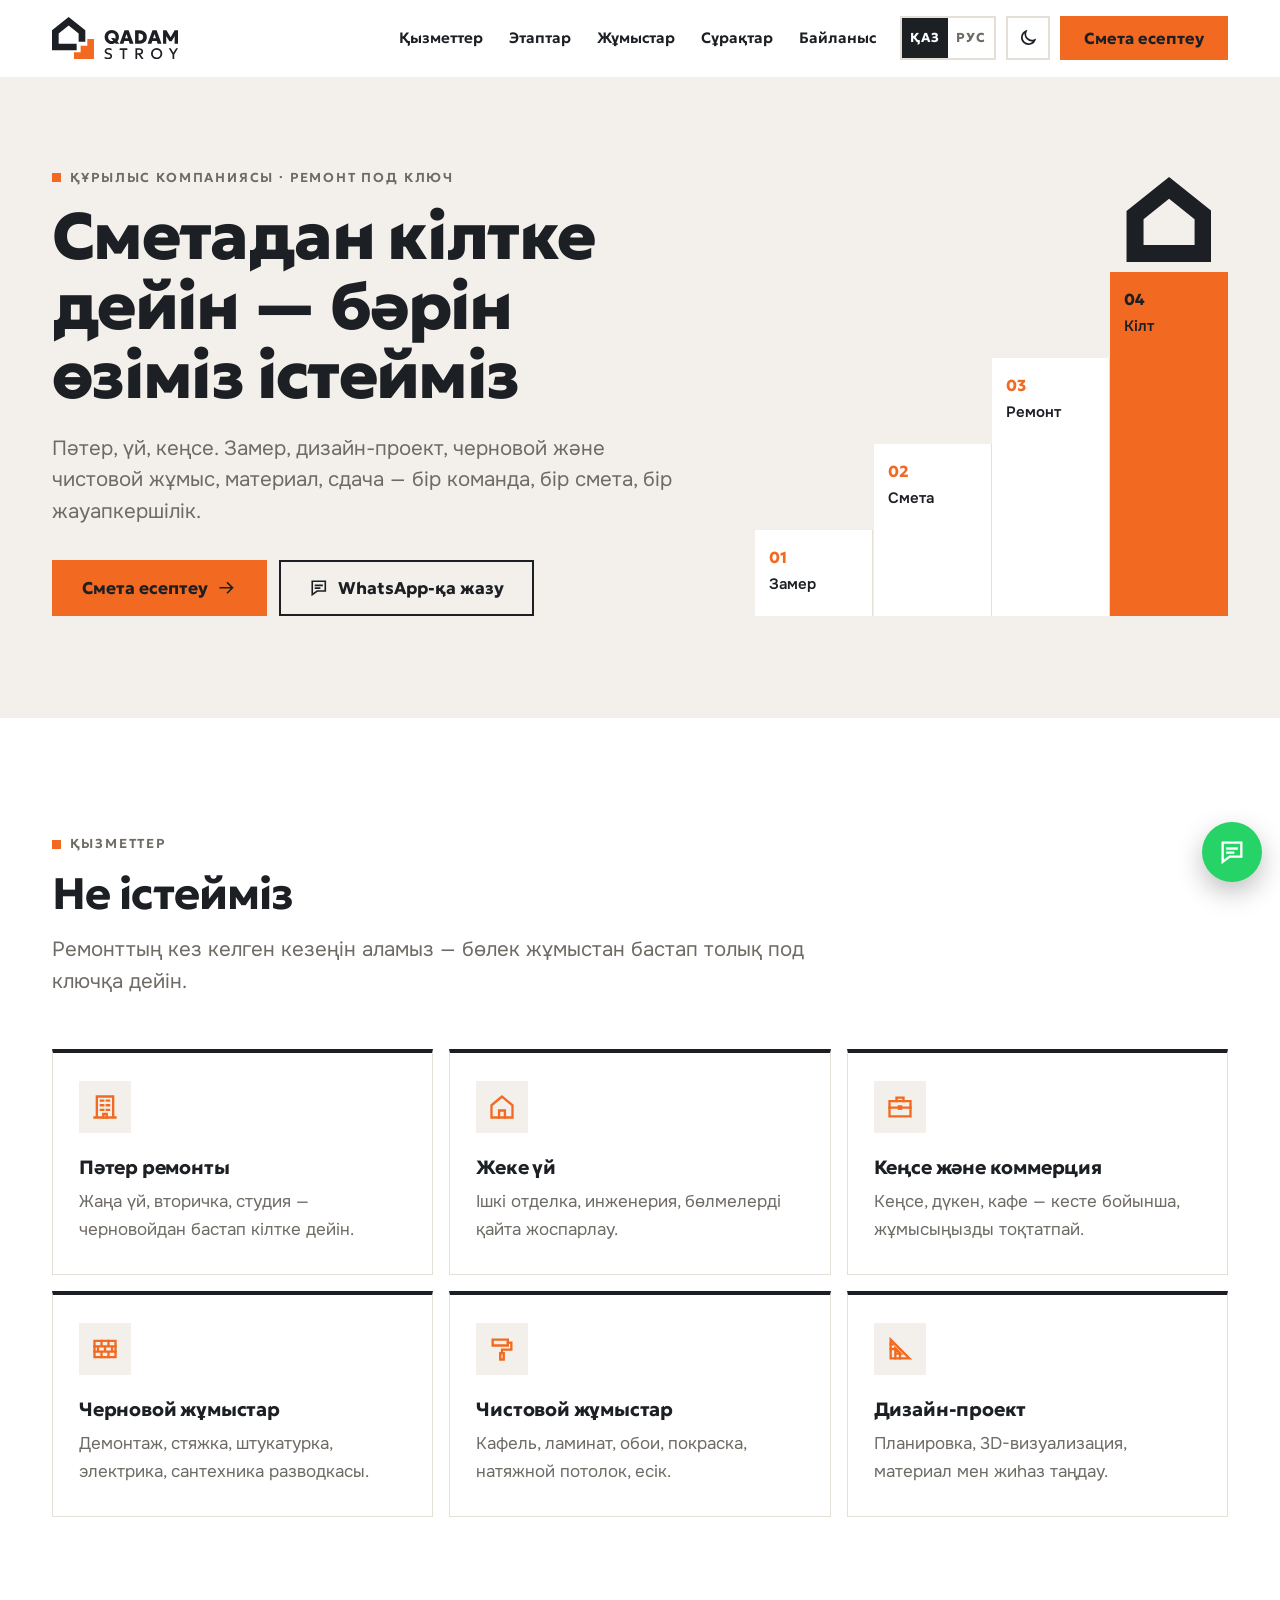
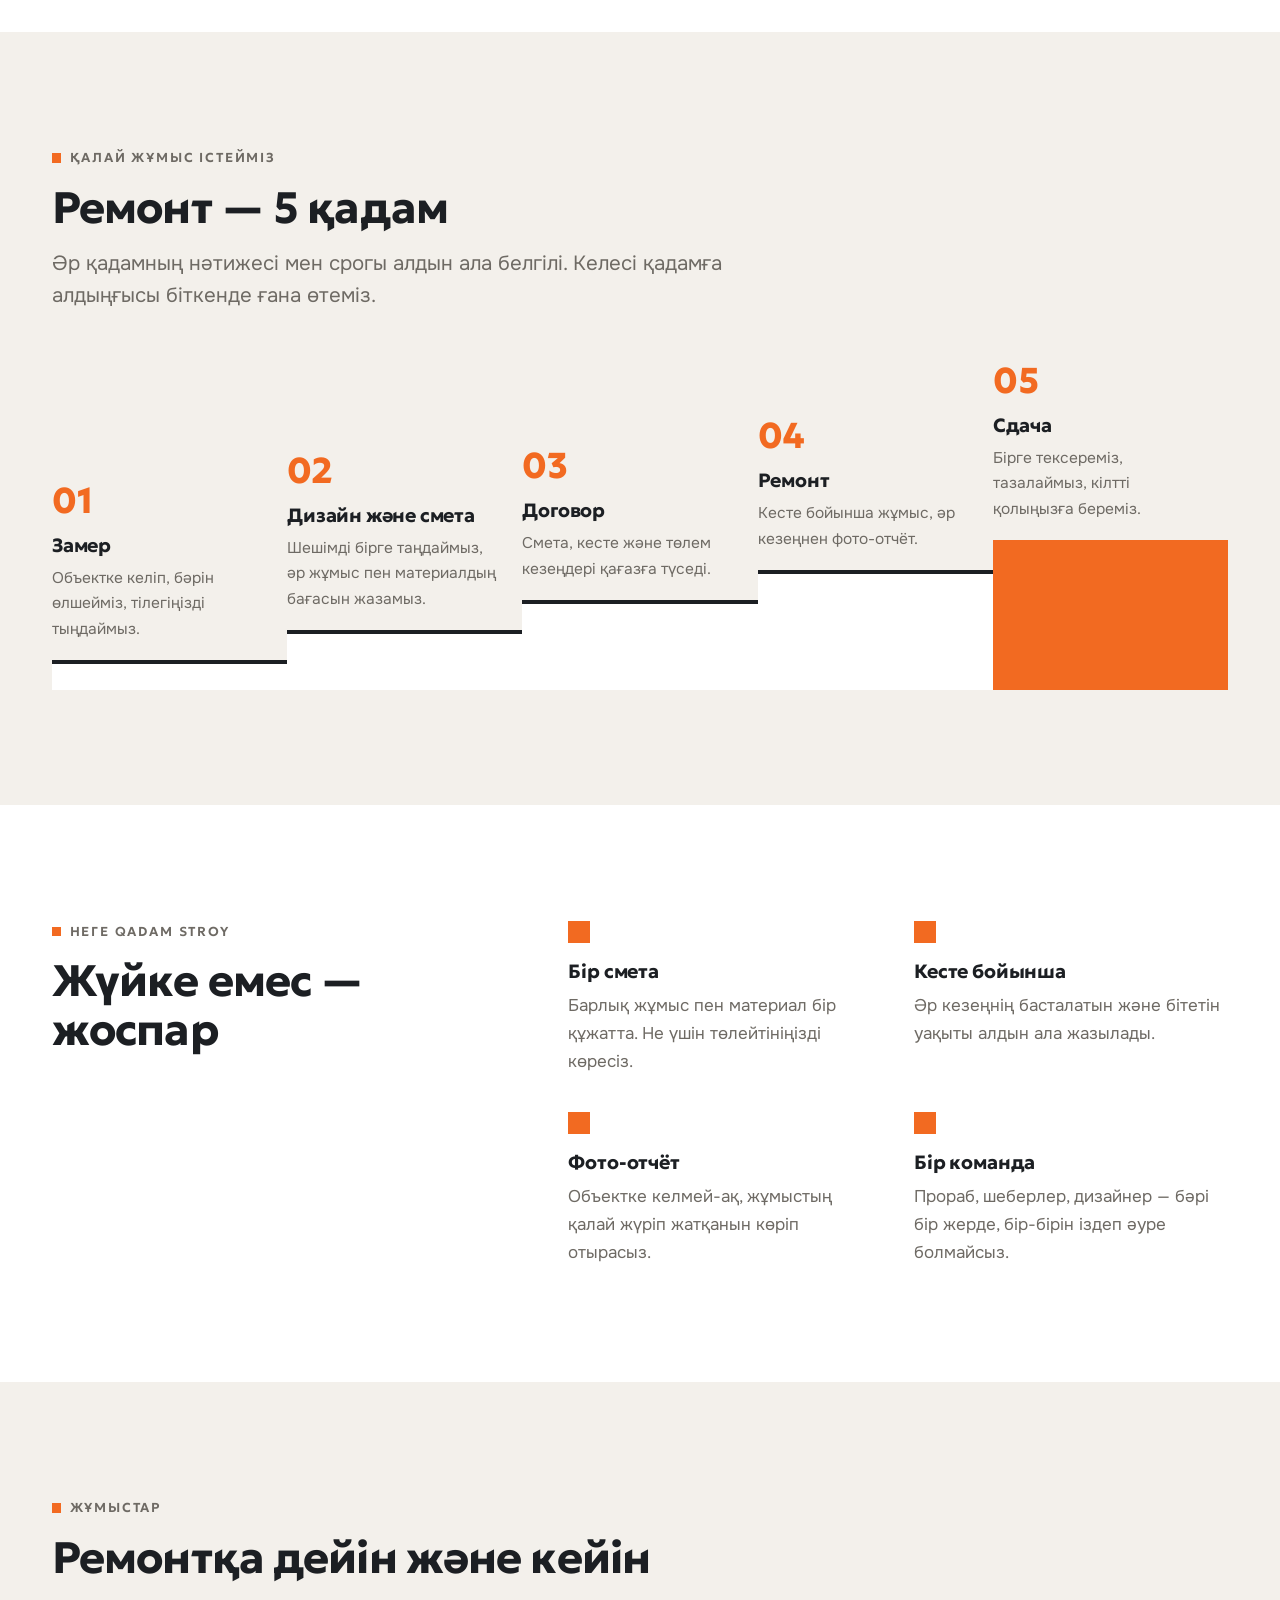
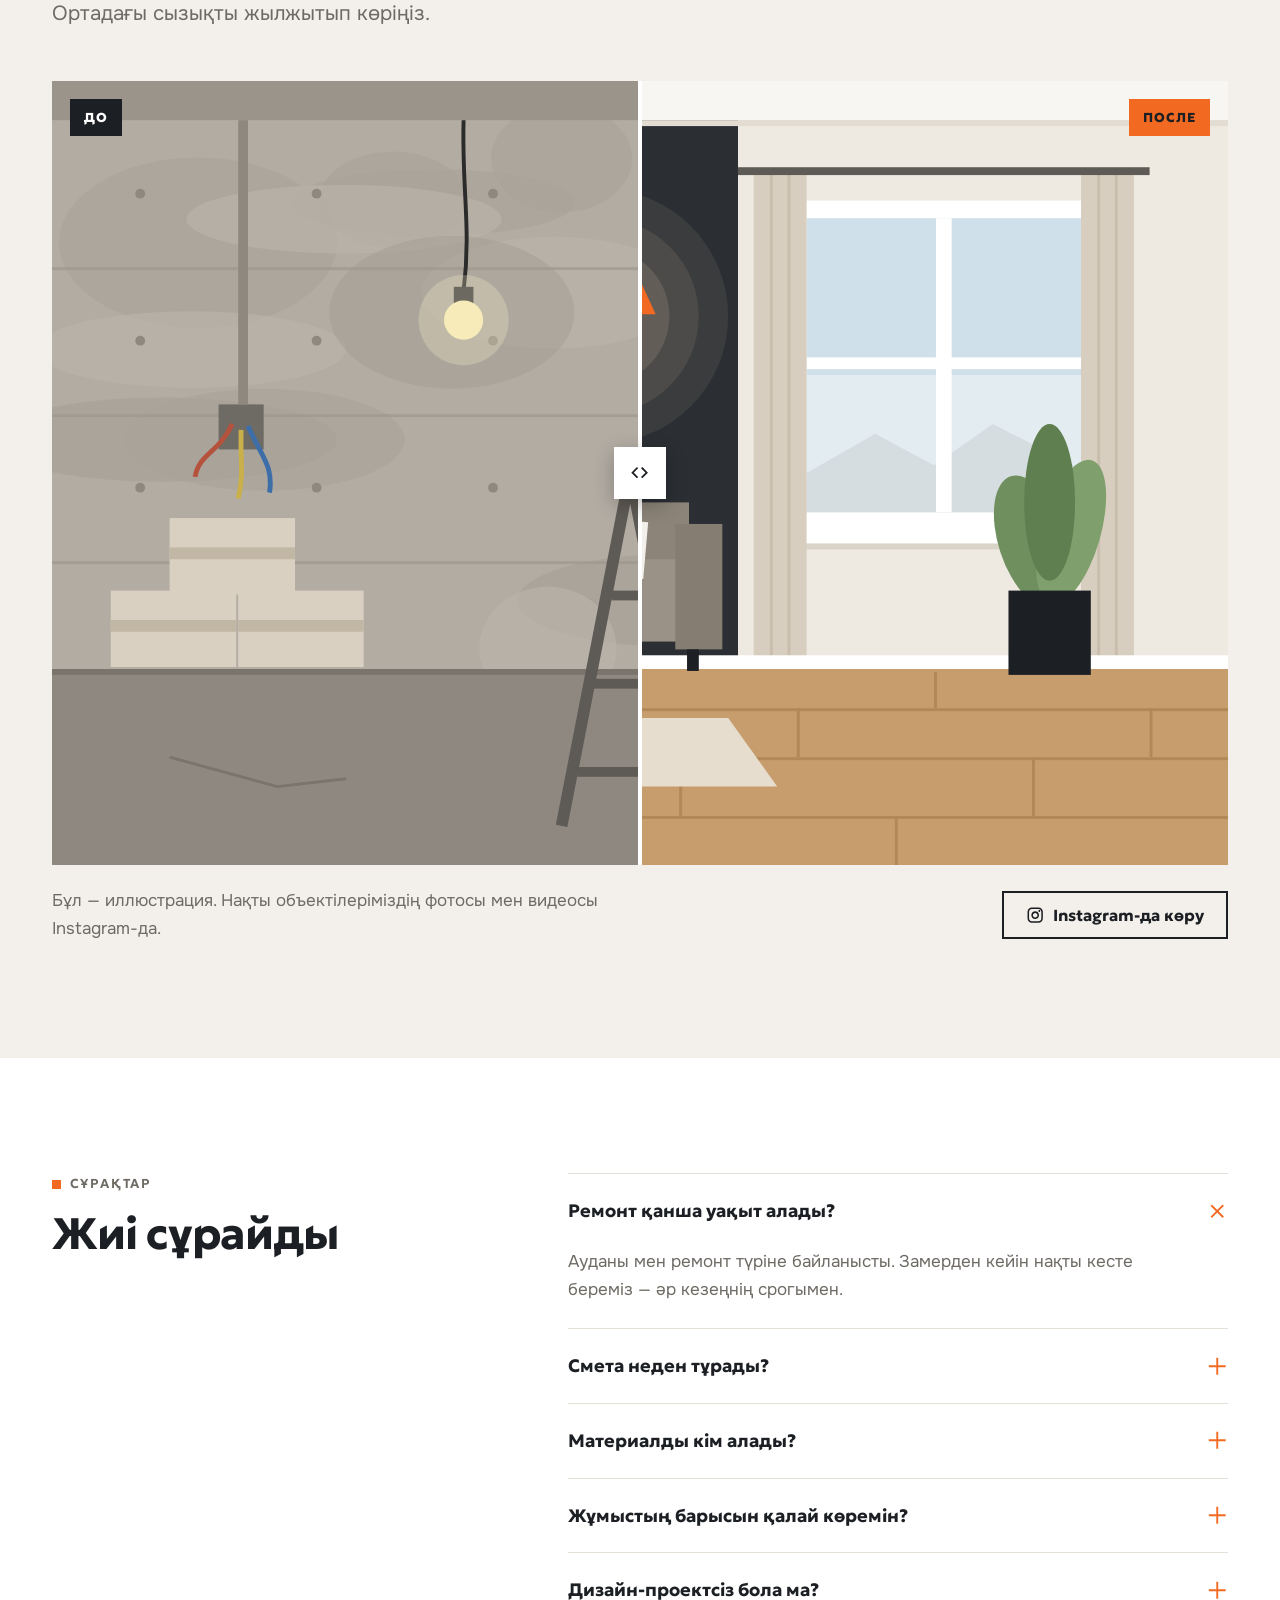
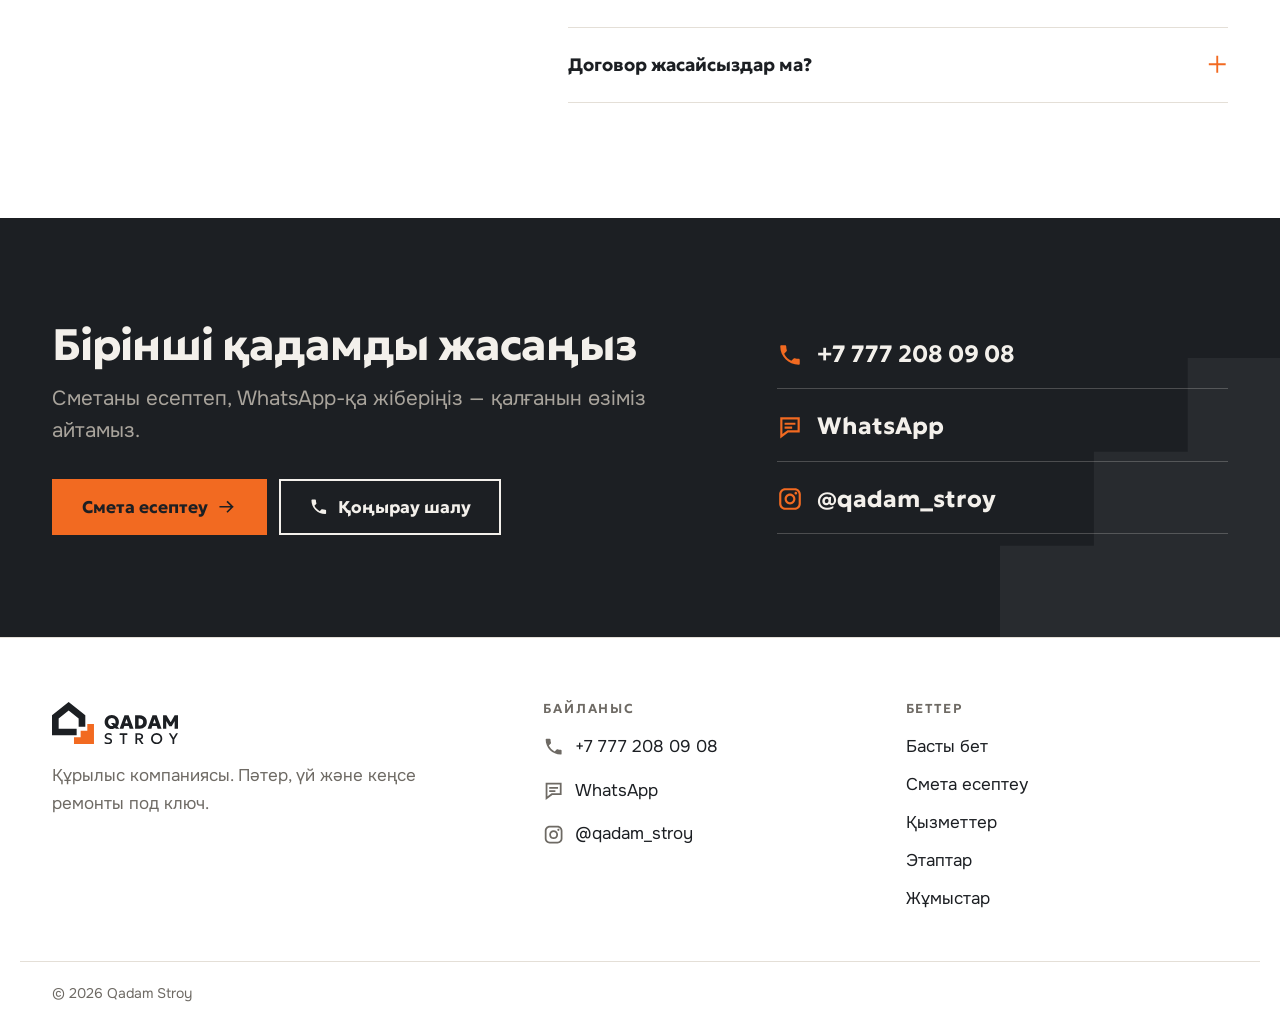
==== index.html @ 92ee5dfc "Qadam Stroy site: kk/ru, light/dark, smeta quiz Co-Authored-By: Claude Opus 5.5 <noreply@anthropic.c" ====
<!doctype html>
<html lang="kk" data-theme="light">
<head>
<meta charset="utf-8">
<meta name="viewport" content="width=device-width, initial-scale=1, viewport-fit=cover">
<title>Qadam Stroy — ремонт под ключ | Құрылыс компаниясы</title>
<meta name="description" content="Пәтер, үй және кеңсе ремонты под ключ: замер, дизайн-проект, смета, черновой және чистовой жұмыс, сдача. Сметаны есептеп, WhatsApp-қа жазыңыз.">
<script>
  /* тақырыпты бет сызылмай тұрып қоямыз — жыпылықтамау үшін */
  (function () {
    var t = null;
    try { t = localStorage.getItem("qs-theme"); } catch (e) {}
    if (t !== "light" && t !== "dark") {
      t = window.matchMedia && matchMedia("(prefers-color-scheme: dark)").matches ? "dark" : "light";
    }
    document.documentElement.setAttribute("data-theme", t);
    document.documentElement.classList.add("js");
  })();
</script>
<meta name="theme-color" content="#FFFFFF" id="theme-color">
<meta name="color-scheme" content="light dark">
<link rel="canonical" href="https://nuuurzat.github.io/qadam-stroy/">
<link rel="alternate" hreflang="kk" href="https://nuuurzat.github.io/qadam-stroy/">
<link rel="alternate" hreflang="ru" href="https://nuuurzat.github.io/qadam-stroy/ru/">
<link rel="alternate" hreflang="x-default" href="https://nuuurzat.github.io/qadam-stroy/"><meta property="og:type" content="website">
<meta property="og:title" content="Qadam Stroy — ремонт под ключ | Құрылыс компаниясы">
<meta property="og:description" content="Пәтер, үй және кеңсе ремонты под ключ: замер, дизайн-проект, смета, черновой және чистовой жұмыс, сдача. Сметаны есептеп, WhatsApp-қа жазыңыз.">
<meta property="og:image" content="https://nuuurzat.github.io/qadam-stroy/assets/img/og-kk.png">
<meta property="og:locale" content="kk_KZ">
<link rel="icon" href="assets/favicon/favicon.svg" type="image/svg+xml">
<link rel="icon" href="assets/favicon/favicon-32.png" sizes="32x32">
<link rel="apple-touch-icon" href="assets/favicon/apple-touch-icon.png">
<link rel="preload" href="assets/fonts/Geologica.woff2" as="font" type="font/woff2" crossorigin>
<link rel="preload" href="assets/fonts/Onest.woff2" as="font" type="font/woff2" crossorigin>
<link rel="stylesheet" href="assets/css/site.css?v=72d59df1">
<script type="application/ld+json">{"@context": "https://schema.org", "@type": "HomeAndConstructionBusiness", "name": "Qadam Stroy", "description": "Пәтер, үй және кеңсе ремонты под ключ: замер, дизайн-проект, смета, черновой және чистовой жұмыс, сдача. Сметаны есептеп, WhatsApp-қа жазыңыз.", "telephone": "+77772080908", "sameAs": ["https://www.instagram.com/qadam_stroy/"], "url": "https://nuuurzat.github.io/qadam-stroy/", "image": "https://nuuurzat.github.io/qadam-stroy/assets/img/og-kk.png"}</script>
</head>
<body class="page-index">
<svg xmlns="http://www.w3.org/2000/svg" style="display:none" aria-hidden="true"><symbol id="i-apartment" viewBox="0 0 24 24" fill="none" stroke="currentColor" stroke-width="2" stroke-linecap="square" stroke-linejoin="miter"><path d="M5 21V3h14v18M3 21h18"/><path d="M8.5 6.5h2M13.5 6.5h2M8.5 10.5h2M13.5 10.5h2M8.5 14.5h2M13.5 14.5h2M10.5 21v-3h3v3"/></symbol><symbol id="i-house" viewBox="0 0 24 24" fill="none" stroke="currentColor" stroke-width="2" stroke-linecap="square" stroke-linejoin="miter"><path d="M3 10.5 12 3l9 7.5V21H3z"/><path d="M9.5 21v-6h5v6"/></symbol><symbol id="i-office" viewBox="0 0 24 24" fill="none" stroke="currentColor" stroke-width="2" stroke-linecap="square" stroke-linejoin="miter"><path d="M3 7h18v13H3z"/><path d="M9 7V4h6v3M3 12.5h18"/><path d="M11 11.5h2v2h-2z"/></symbol><symbol id="i-shop" viewBox="0 0 24 24" fill="none" stroke="currentColor" stroke-width="2" stroke-linecap="square" stroke-linejoin="miter"><path d="M3.5 9 5.5 4h13l2 5"/><path d="M3 9h18v2.5a3 3 0 0 1-6 0 3 3 0 0 1-6 0 3 3 0 0 1-6 0z"/><path d="M5 14v7h14v-7M10 21v-5h4v5"/></symbol><symbol id="i-wall" viewBox="0 0 24 24" fill="none" stroke="currentColor" stroke-width="2" stroke-linecap="square" stroke-linejoin="miter"><path d="M3 5h18v14H3z"/><path d="M3 9.7h18M3 14.3h18M9 5v4.7M15 5v4.7M6 9.7v4.6M12 9.7v4.6M18 9.7v4.6M9 14.3V19M15 14.3V19"/></symbol><symbol id="i-roller" viewBox="0 0 24 24" fill="none" stroke="currentColor" stroke-width="2" stroke-linecap="square" stroke-linejoin="miter"><path d="M4 4h13v5H4z"/><path d="M17 6.5h3v6h-8v3"/><path d="M10.5 15.5h3V21h-3z"/></symbol><symbol id="i-ruler" viewBox="0 0 24 24" fill="none" stroke="currentColor" stroke-width="2" stroke-linecap="square" stroke-linejoin="miter"><path d="M4 20V4l16 16z"/><path d="M8 16v-4.5l4.5 4.5zM4 8h2M4 12h2M8 20v-2M12 20v-2"/></symbol><symbol id="i-sun" viewBox="0 0 24 24" fill="none" stroke="currentColor" stroke-width="2" stroke-linecap="square" stroke-linejoin="miter"><circle cx="12" cy="12" r="4"/><path d="M12 2v2.5M12 19.5V22M2 12h2.5M19.5 12H22M4.9 4.9l1.8 1.8M17.3 17.3l1.8 1.8M4.9 19.1l1.8-1.8M17.3 6.7l1.8-1.8"/></symbol><symbol id="i-moon" viewBox="0 0 24 24" fill="none" stroke="currentColor" stroke-width="2" stroke-linecap="square" stroke-linejoin="miter"><path d="M20 14.5A8 8 0 0 1 9.5 4a8 8 0 1 0 10.5 10.5z"/></symbol><symbol id="i-menu" viewBox="0 0 24 24" fill="none" stroke="currentColor" stroke-width="2" stroke-linecap="square" stroke-linejoin="miter"><path d="M3 6h18M3 12h18M3 18h18"/></symbol><symbol id="i-close" viewBox="0 0 24 24" fill="none" stroke="currentColor" stroke-width="2" stroke-linecap="square" stroke-linejoin="miter"><path d="M5 5l14 14M19 5 5 19"/></symbol><symbol id="i-arrow" viewBox="0 0 24 24" fill="none" stroke="currentColor" stroke-width="2" stroke-linecap="square" stroke-linejoin="miter"><path d="M4 12h15M13 6l6 6-6 6"/></symbol><symbol id="i-arrow-left" viewBox="0 0 24 24" fill="none" stroke="currentColor" stroke-width="2" stroke-linecap="square" stroke-linejoin="miter"><path d="M20 12H5M11 6l-6 6 6 6"/></symbol><symbol id="i-check" viewBox="0 0 24 24" fill="none" stroke="currentColor" stroke-width="2" stroke-linecap="square" stroke-linejoin="miter"><path d="M4 12.5 9.5 18 20 6.5"/></symbol><symbol id="i-chat" viewBox="0 0 24 24" fill="none" stroke="currentColor" stroke-width="2" stroke-linecap="square" stroke-linejoin="miter"><path d="M4 4h16v12H10l-6 4.5z"/><path d="M8 9h8M8 12.5h5"/></symbol><symbol id="i-plus" viewBox="0 0 24 24" fill="none" stroke="currentColor" stroke-width="2" stroke-linecap="square" stroke-linejoin="miter"><path d="M12 4v16M4 12h16"/></symbol><symbol id="i-drag" viewBox="0 0 24 24" fill="none" stroke="currentColor" stroke-width="2" stroke-linecap="square" stroke-linejoin="miter"><path d="M9 7 4 12l5 5M15 7l5 5-5 5"/></symbol><symbol id="i-phone" viewBox="0 0 24 24"><path fill="currentColor" d="M6.6200 10.7900C8.0600 13.6200 10.3800 15.9300 13.2100 17.3800L15.4100 15.1800C15.6800 14.9100 16.0800 14.8200 16.4300 14.9400C17.5500 15.3100 18.7600 15.5100 20.0000 15.5100C20.5500 15.5100 21.0000 15.9600 21.0000 16.5100L21.0000 20.0000C21.0000 20.5500 20.5500 21.0000 20.0000 21.0000C10.6100 21.0000 3.0000 13.3900 3.0000 4.0000C3.0000 3.4500 3.4500 3.0000 4.0000 3.0000L7.5000 3.0000C8.0500 3.0000 8.5000 3.4500 8.5000 4.0000C8.5000 5.2500 8.7000 6.4500 9.0700 7.5700C9.1800 7.9200 9.1000 8.3100 8.8200 8.5900L6.6200 10.7900Z"/></symbol><symbol id="i-instagram" viewBox="0 0 24 24"><path fill="currentColor" d="M7.6000 2.0000L16.4000 2.0000C19.4929 2.0000 22.0000 4.5071 22.0000 7.6000L22.0000 16.4000C22.0000 19.4929 19.4929 22.0000 16.4000 22.0000L7.6000 22.0000C4.5071 22.0000 2.0000 19.4929 2.0000 16.4000L2.0000 7.6000C2.0000 4.5071 4.5071 2.0000 7.6000 2.0000ZM7.7000 4.0000C5.6565 4.0000 4.0000 5.6565 4.0000 7.7000L4.0000 16.3000C4.0000 18.3435 5.6565 20.0000 7.7000 20.0000L16.3000 20.0000C18.3435 20.0000 20.0000 18.3435 20.0000 16.3000L20.0000 7.7000C20.0000 5.6565 18.3435 4.0000 16.3000 4.0000L7.7000 4.0000ZM17.0000 12.0000C17.0000 14.7615 14.7615 17.0000 12.0000 17.0000C9.2385 17.0000 7.0000 14.7615 7.0000 12.0000C7.0000 9.2385 9.2385 7.0000 12.0000 7.0000C14.7615 7.0000 17.0000 9.2385 17.0000 12.0000ZM15.0000 12.0000C15.0000 10.3431 13.6569 9.0000 12.0000 9.0000C10.3431 9.0000 9.0000 10.3431 9.0000 12.0000C9.0000 13.6569 10.3431 15.0000 12.0000 15.0000C13.6569 15.0000 15.0000 13.6569 15.0000 12.0000ZM18.6500 6.6000C18.6500 7.2904 18.0904 7.8500 17.4000 7.8500C16.7096 7.8500 16.1500 7.2904 16.1500 6.6000C16.1500 5.9096 16.7096 5.3500 17.4000 5.3500C18.0904 5.3500 18.6500 5.9096 18.6500 6.6000Z"/></symbol></svg>
<a class="skip" href="#main">Мазмұнға өту</a>

<header class="hdr" id="top">
  <div class="wrap hdr-in">
    <a class="logo" href="index.html" aria-label="Qadam Stroy — Басты бет"><svg viewBox="0 0 378.26 126.00" width="378" height="126" aria-hidden="true" focusable="false"><path class="lg-h" transform="translate(0.000,0.000)" d="M100.000 74.000 L100.000 40.000 L50.000 0.000 L0.000 40.000 L0.000 100.000 L74.000 100.000 L74.000 80.000 L20.000 80.000 L20.000 49.612 L50.000 25.612 L80.000 49.612 L80.000 74.000Z"/><path class="lg-s" transform="translate(0.000,0.000)" d="M66.000 126.000 L66.000 106.000 L86.000 106.000 L86.000 86.000 L106.000 86.000 L106.000 66.000 L126.000 66.000 L126.000 126.000Z"/><path class="lg-t" transform="translate(155.914,80.000)" d="M35.436 0.000L33.896 -1.757Q31.471 -0.518 28.757 0.170Q26.043 0.857 23.118 0.857Q18.718 0.857 14.895 -0.691Q11.071 -2.239 8.195 -5.043Q5.318 -7.846 3.696 -11.659Q2.075 -15.471 2.075 -20.000Q2.075 -24.457 3.684 -28.257Q5.293 -32.057 8.195 -34.886Q11.096 -37.714 15.007 -39.286Q18.918 -40.857 23.518 -40.857Q28.014 -40.857 31.898 -39.295Q35.782 -37.732 38.723 -34.938Q41.664 -32.143 43.312 -28.382Q44.961 -24.621 44.961 -20.200Q44.961 -16.250 43.661 -12.786Q42.361 -9.321 40.061 -6.643L46.111 0.000L35.436 0.000ZM23.518 -7.943Q24.643 -7.943 25.777 -8.177Q26.911 -8.411 27.932 -8.864L21.079 -16.889L30.682 -16.886L33.404 -13.800Q34.121 -15.064 34.527 -16.620Q34.932 -18.175 34.932 -20.000Q34.932 -23.564 33.416 -26.186Q31.900 -28.807 29.309 -30.232Q26.718 -31.657 23.518 -31.657Q21.118 -31.657 19.100 -30.837Q17.082 -30.018 15.611 -28.502Q14.139 -26.986 13.321 -24.830Q12.504 -22.675 12.504 -20.000Q12.504 -16.436 13.920 -13.714Q15.336 -10.993 17.827 -9.468Q20.318 -7.943 23.518 -7.943ZM47.025 0.000L61.789 -40.000L74.146 -40.000L88.946 0.000L77.082 0.000L74.561 -7.621L61.068 -7.621L58.575 0.000L47.025 0.000ZM63.368 -16.357L72.204 -16.357L67.804 -28.986L63.368 -16.357ZM93.539 0.000L93.539 -40.000L107.654 -40.000Q113.964 -40.000 118.720 -37.466Q123.475 -34.932 126.118 -30.429Q128.761 -25.925 128.761 -19.993Q128.761 -15.529 127.254 -11.846Q125.746 -8.164 122.954 -5.518Q120.161 -2.871 116.286 -1.436Q112.411 0.000 107.654 0.000L93.539 0.000ZM104.054 -9.786L107.268 -9.786Q109.607 -9.786 111.518 -10.423Q113.429 -11.061 114.827 -12.352Q116.225 -13.643 116.979 -15.555Q117.732 -17.468 117.732 -19.993Q117.732 -23.382 116.414 -25.659Q115.096 -27.936 112.736 -29.075Q110.375 -30.214 107.268 -30.214L104.054 -30.214L104.054 -9.786ZM130.996 0.000L145.761 -40.000L158.118 -40.000L172.918 0.000L161.054 0.000L158.532 -7.621L145.039 -7.621L142.546 0.000L130.996 0.000ZM147.339 -16.357L156.175 -16.357L151.775 -28.986L147.339 -16.357ZM177.511 0.000L177.511 -40.000L187.618 -40.000L202.446 -15.214L198.246 -15.164L212.268 -40.000L222.354 -40.000L222.354 0.000L212.189 0.000L212.389 -26.686L214.232 -26.007L203.375 -7.164L196.496 -7.164L185.132 -26.007L186.939 -26.686L187.139 0.000L177.511 0.000Z"/><path class="lg-t" transform="translate(154.251,126.000)" d="M14.300 0.686Q11.434 0.686 8.663 0.096Q5.891 -0.494 3.746 -1.646L3.746 -6.737Q5.006 -5.826 6.701 -5.151Q8.397 -4.477 10.316 -4.107Q12.234 -3.737 14.157 -3.737Q17.286 -3.737 19.210 -4.927Q21.134 -6.117 21.134 -8.406Q21.134 -10.129 19.907 -11.347Q18.680 -12.566 15.437 -13.509L12.146 -14.463Q7.911 -15.666 5.926 -17.870Q3.940 -20.074 3.940 -23.269Q3.940 -25.383 4.796 -27.107Q5.651 -28.831 7.224 -30.080Q8.797 -31.329 10.961 -31.999Q13.126 -32.669 15.729 -32.669Q18.337 -32.669 20.606 -32.129Q22.874 -31.589 24.609 -30.626L24.609 -25.589Q23.500 -26.383 22.004 -26.990Q20.509 -27.597 18.801 -27.936Q17.094 -28.274 15.346 -28.274Q13.406 -28.274 11.936 -27.717Q10.466 -27.160 9.646 -26.104Q8.826 -25.049 8.826 -23.537Q8.826 -22.437 9.346 -21.594Q9.866 -20.751 11.101 -20.066Q12.337 -19.380 14.483 -18.754L17.957 -17.726Q22.100 -16.500 24.077 -14.379Q26.054 -12.257 26.054 -8.914Q26.054 -6.066 24.666 -3.900Q23.277 -1.734 20.644 -0.524Q18.011 0.686 14.300 0.686ZM57.833 0.000L57.833 -27.303L48.319 -27.303L49.347 -32.000L71.970 -32.000L71.970 -27.303L62.970 -27.303L62.970 0.000L57.833 0.000ZM96.263 0.000L96.263 -32.000L108.354 -32.000Q111.674 -32.000 114.117 -30.849Q116.560 -29.697 117.889 -27.569Q119.217 -25.440 119.217 -22.520Q119.217 -20.131 118.201 -18.307Q117.186 -16.483 115.364 -15.307Q113.543 -14.131 111.126 -13.703L120.777 0.000L114.583 0.000L105.737 -12.903L101.383 -12.903L101.383 0.000L96.263 0.000ZM101.383 -17.171L107.509 -17.171Q110.606 -17.171 112.334 -18.493Q114.063 -19.814 114.063 -22.280Q114.063 -24.826 112.513 -26.236Q110.963 -27.646 107.869 -27.646L101.383 -27.646L101.383 -17.171ZM159.916 0.686Q156.310 0.686 153.234 -0.583Q150.159 -1.851 147.881 -4.114Q145.604 -6.377 144.343 -9.417Q143.081 -12.457 143.081 -16.000Q143.081 -19.566 144.343 -22.606Q145.604 -25.646 147.881 -27.909Q150.159 -30.171 153.234 -31.429Q156.310 -32.686 159.916 -32.686Q163.507 -32.686 166.571 -31.406Q169.636 -30.126 171.920 -27.840Q174.204 -25.554 175.477 -22.526Q176.750 -19.497 176.750 -16.000Q176.750 -12.457 175.477 -9.417Q174.204 -6.377 171.920 -4.114Q169.636 -1.851 166.571 -0.583Q163.507 0.686 159.916 0.686ZM159.916 -4.154Q162.341 -4.154 164.431 -4.993Q166.521 -5.831 168.084 -7.390Q169.647 -8.949 170.524 -11.134Q171.401 -13.320 171.401 -16.000Q171.401 -19.583 169.877 -22.246Q168.353 -24.909 165.750 -26.377Q163.147 -27.846 159.916 -27.846Q157.490 -27.846 155.400 -27.007Q153.310 -26.169 151.747 -24.610Q150.184 -23.051 149.307 -20.873Q148.430 -18.694 148.430 -16.000Q148.430 -12.417 149.954 -9.754Q151.479 -7.091 154.081 -5.623Q156.684 -4.154 159.916 -4.154ZM207.569 0.000L207.569 -13.817L196.271 -32.000L202.129 -32.000L210.254 -18.754L218.306 -32.000L224.003 -32.000L212.706 -13.783L212.706 0.000L207.569 0.000Z"/></svg></a>
    <nav class="nav" id="nav" aria-label="Мәзір">
      <ul>
<li><a href="#services">Қызметтер</a></li><li><a href="#steps">Этаптар</a></li><li><a href="#works">Жұмыстар</a></li><li><a href="#faq">Сұрақтар</a></li><li><a href="#contacts">Байланыс</a></li>      </ul>
      <div class="nav-contacts">
        <a href="tel:+77772080908"><svg class="i"><use href="#i-phone"/></svg>+7 777 208 09 08</a>
        <a href="https://wa.me/77772080908" target="_blank" rel="noopener"><svg class="i"><use href="#i-chat"/></svg>WhatsApp</a>
        <a href="https://www.instagram.com/qadam_stroy/" target="_blank" rel="noopener"><svg class="i"><use href="#i-instagram"/></svg>@qadam_stroy</a>
      </div>
    </nav>
    <div class="tools">
      <div class="lang" role="group" aria-label="Тіл">
<a href="index.html" hreflang="kk" lang="kk" aria-current="true">ҚАЗ</a><a href="ru/index.html" hreflang="ru" lang="ru">РУС</a>      </div>
      <button class="theme-btn" type="button" aria-label="Тақырыпты ауыстыру" title="Тақырыпты ауыстыру"
              data-light="Жарық" data-dark="Қараңғы">
        <svg class="i i-moon"><use href="#i-moon"/></svg><svg class="i i-sun"><use href="#i-sun"/></svg>
      </button>
      <a class="btn btn-primary hdr-cta" href="smeta.html">Смета есептеу</a>
      <button class="burger" type="button" aria-expanded="false" aria-controls="nav"
              aria-label="Мәзір" data-open="Мәзір" data-close="Жабу">
        <svg class="i i-menu"><use href="#i-menu"/></svg><svg class="i i-close"><use href="#i-close"/></svg>
      </button>
    </div>
  </div>
</header>

<main id="main">
<section class="hero">
  <div class="wrap hero-grid">
    <div class="hero-text">
      <p class="eyebrow">Құрылыс компаниясы · ремонт под ключ</p>
      <h1>Сметадан кілтке дейін — бәрін өзіміз істейміз</h1>
      <p class="lead">Пәтер, үй, кеңсе. Замер, дизайн-проект, черновой және чистовой жұмыс, материал, сдача — бір команда, бір смета, бір жауапкершілік.</p>
      <div class="actions">
        <a class="btn btn-primary btn-lg" href="smeta.html">Смета есептеу<svg class="i"><use href="#i-arrow"/></svg></a>
        <a class="btn btn-ghost btn-lg" href="https://wa.me/77772080908" target="_blank" rel="noopener"><svg class="i"><use href="#i-chat"/></svg>WhatsApp-қа жазу</a>
      </div>
    </div>
    <div class="stairs" role="img" aria-label="Төрт баспалдақ: замер, смета, ремонт, кілт — ең жоғарғы баспалдақта үй">
      <div class="st" style="--i:1"><span class="st-n">01</span><span class="st-l">Замер</span></div>
      <div class="st" style="--i:2"><span class="st-n">02</span><span class="st-l">Смета</span></div>
      <div class="st" style="--i:3"><span class="st-n">03</span><span class="st-l">Ремонт</span></div>
      <div class="st" style="--i:4"><span class="st-n">04</span><span class="st-l">Кілт</span></div>
      <svg class="st-house" viewBox="0 0 100 100" aria-hidden="true"><path d="M0 40 L50 0 L100 40 V100 H0 Z M20 49.6 V80 H80 V49.6 L50 25.6 Z"/></svg>
    </div>
  </div>
</section>

<section class="sec" id="services">
  <div class="wrap">
    <div class="sec-head rv">
      <p class="eyebrow">Қызметтер</p>
      <h2>Не істейміз</h2>
      <p class="lead">Ремонттың кез келген кезеңін аламыз — бөлек жұмыстан бастап толық под ключқа дейін.</p>
    </div>
    <ul class="cards">
      <li class="card rv" style="--d:0">
        <span class="card-ic"><svg class="i"><use href="#i-apartment"/></svg></span>
        <h3>Пәтер ремонты</h3>
        <p>Жаңа үй, вторичка, студия — черновойдан бастап кілтке дейін.</p>
      </li>
      <li class="card rv" style="--d:1">
        <span class="card-ic"><svg class="i"><use href="#i-house"/></svg></span>
        <h3>Жеке үй</h3>
        <p>Ішкі отделка, инженерия, бөлмелерді қайта жоспарлау.</p>
      </li>
      <li class="card rv" style="--d:2">
        <span class="card-ic"><svg class="i"><use href="#i-office"/></svg></span>
        <h3>Кеңсе және коммерция</h3>
        <p>Кеңсе, дүкен, кафе — кесте бойынша, жұмысыңызды тоқтатпай.</p>
      </li>
      <li class="card rv" style="--d:3">
        <span class="card-ic"><svg class="i"><use href="#i-wall"/></svg></span>
        <h3>Черновой жұмыстар</h3>
        <p>Демонтаж, стяжка, штукатурка, электрика, сантехника разводкасы.</p>
      </li>
      <li class="card rv" style="--d:4">
        <span class="card-ic"><svg class="i"><use href="#i-roller"/></svg></span>
        <h3>Чистовой жұмыстар</h3>
        <p>Кафель, ламинат, обои, покраска, натяжной потолок, есік.</p>
      </li>
      <li class="card rv" style="--d:5">
        <span class="card-ic"><svg class="i"><use href="#i-ruler"/></svg></span>
        <h3>Дизайн-проект</h3>
        <p>Планировка, 3D-визуализация, материал мен жиһаз таңдау.</p>
      </li>
    </ul>
  </div>
</section>

<section class="sec sec-alt" id="steps">
  <div class="wrap">
    <div class="sec-head rv">
      <p class="eyebrow">Қалай жұмыс істейміз</p>
      <h2>Ремонт — 5 қадам</h2>
      <p class="lead">Әр қадамның нәтижесі мен срогы алдын ала белгілі. Келесі қадамға алдыңғысы біткенде ғана өтеміз.</p>
    </div>
    <ol class="ladder">
      <li class="rung rv" style="--i:1;--d:0">
        <div class="rung-body">
          <span class="rung-n">01</span>
          <h3>Замер</h3>
          <p>Объектке келіп, бәрін өлшейміз, тілегіңізді тыңдаймыз.</p>
        </div>
        <span class="rung-riser" aria-hidden="true"></span>
      </li>
      <li class="rung rv" style="--i:2;--d:1">
        <div class="rung-body">
          <span class="rung-n">02</span>
          <h3>Дизайн және смета</h3>
          <p>Шешімді бірге таңдаймыз, әр жұмыс пен материалдың бағасын жазамыз.</p>
        </div>
        <span class="rung-riser" aria-hidden="true"></span>
      </li>
      <li class="rung rv" style="--i:3;--d:2">
        <div class="rung-body">
          <span class="rung-n">03</span>
          <h3>Договор</h3>
          <p>Смета, кесте және төлем кезеңдері қағазға түседі.</p>
        </div>
        <span class="rung-riser" aria-hidden="true"></span>
      </li>
      <li class="rung rv" style="--i:4;--d:3">
        <div class="rung-body">
          <span class="rung-n">04</span>
          <h3>Ремонт</h3>
          <p>Кесте бойынша жұмыс, әр кезеңнен фото-отчёт.</p>
        </div>
        <span class="rung-riser" aria-hidden="true"></span>
      </li>
      <li class="rung rv" style="--i:5;--d:4">
        <div class="rung-body">
          <span class="rung-n">05</span>
          <h3>Сдача</h3>
          <p>Бірге тексереміз, тазалаймыз, кілтті қолыңызға береміз.</p>
        </div>
        <span class="rung-riser" aria-hidden="true"></span>
      </li>
    </ol>
  </div>
</section>

<section class="sec" id="why">
  <div class="wrap why-grid">
    <div class="sec-head rv">
      <p class="eyebrow">Неге Qadam Stroy</p>
      <h2>Жүйке емес — жоспар</h2>
    </div>
    <ul class="why">
      <li class="rv" style="--d:0"><span class="sq" aria-hidden="true"></span><h3>Бір смета</h3><p>Барлық жұмыс пен материал бір құжатта. Не үшін төлейтініңізді көресіз.</p></li>
      <li class="rv" style="--d:1"><span class="sq" aria-hidden="true"></span><h3>Кесте бойынша</h3><p>Әр кезеңнің басталатын және бітетін уақыты алдын ала жазылады.</p></li>
      <li class="rv" style="--d:2"><span class="sq" aria-hidden="true"></span><h3>Фото-отчёт</h3><p>Объектке келмей-ақ, жұмыстың қалай жүріп жатқанын көріп отырасыз.</p></li>
      <li class="rv" style="--d:3"><span class="sq" aria-hidden="true"></span><h3>Бір команда</h3><p>Прораб, шеберлер, дизайнер — бәрі бір жерде, бір-бірін іздеп әуре болмайсыз.</p></li>
    </ul>
  </div>
</section>

<section class="sec sec-alt" id="works">
  <div class="wrap">
    <div class="sec-head rv">
      <p class="eyebrow">Жұмыстар</p>
      <h2>Ремонтқа дейін және кейін</h2>
      <p class="lead">Ортадағы сызықты жылжытып көріңіз.</p>
    </div>
    <figure class="ba rv" style="--pos:50%">
      <img class="ba-img" src="assets/img/after.svg" alt="Ремонттан кейінгі бөлме: боялған қабырға, ламинат, диван, шам" width="1200" height="800" loading="lazy">
      <div class="ba-before">
        <img class="ba-img" src="assets/img/before.svg" alt="Ремонтқа дейінгі бөлме: бетон қабырға, сымдар, құрылыс материалы" width="1200" height="800" loading="lazy">
      </div>
      <span class="ba-tag ba-tag-b">ДО</span>
      <span class="ba-tag ba-tag-a">ПОСЛЕ</span>
      <span class="ba-line" aria-hidden="true"><span class="ba-knob"><svg class="i"><use href="#i-drag"/></svg></span></span>
      <input class="ba-range" type="range" min="0" max="100" value="50" aria-label="ДО және ПОСЛЕ суретін салыстыру">
    </figure>
    <div class="ba-foot rv">
      <p>Бұл — иллюстрация. Нақты объектілеріміздің фотосы мен видеосы Instagram-да.</p>
      <a class="btn btn-ghost" href="https://www.instagram.com/qadam_stroy/" target="_blank" rel="noopener"><svg class="i"><use href="#i-instagram"/></svg>Instagram-да көру</a>
    </div>
  </div>
</section>

<section class="sec" id="faq">
  <div class="wrap faq-grid">
    <div class="sec-head rv">
      <p class="eyebrow">Сұрақтар</p>
      <h2>Жиі сұрайды</h2>
    </div>
    <div class="faq">
      <details class="rv" open>
        <summary><span>Ремонт қанша уақыт алады?</span><svg class="i"><use href="#i-plus"/></svg></summary>
        <p>Ауданы мен ремонт түріне байланысты. Замерден кейін нақты кесте береміз — әр кезеңнің срогымен.</p>
      </details>
      <details class="rv">
        <summary><span>Смета неден тұрады?</span><svg class="i"><use href="#i-plus"/></svg></summary>
        <p>Әр жұмыс пен әр материал бөлек жолмен жазылады: атауы, көлемі, бағасы. Түсініксіз жол қалмайды.</p>
      </details>
      <details class="rv">
        <summary><span>Материалды кім алады?</span><svg class="i"><use href="#i-plus"/></svg></summary>
        <p>Екі нұсқа да болады: өзіміз таңдап әкелеміз немесе өзіңіз аласыз. Мұны замерде келісеміз.</p>
      </details>
      <details class="rv">
        <summary><span>Жұмыстың барысын қалай көремін?</span><svg class="i"><use href="#i-plus"/></svg></summary>
        <p>Әр кезеңнен фото мен видео жібереміз. Объектке келіп көруге де болады.</p>
      </details>
      <details class="rv">
        <summary><span>Дизайн-проектсіз бола ма?</span><svg class="i"><use href="#i-plus"/></svg></summary>
        <p>Болады. Дайын шешімдерден таңдап, бірден смета жасаймыз.</p>
      </details>
      <details class="rv">
        <summary><span>Договор жасайсыздар ма?</span><svg class="i"><use href="#i-plus"/></svg></summary>
        <p>Иә. Смета, кесте және төлем кезеңдері договорға жазылады.</p>
      </details>
    </div>
  </div>
</section>

<section class="band" id="contacts">
  <div class="wrap band-grid">
    <div>
      <h2>Бірінші қадамды жасаңыз</h2>
      <p class="lead">Сметаны есептеп, WhatsApp-қа жіберіңіз — қалғанын өзіміз айтамыз.</p>
      <div class="actions">
        <a class="btn btn-primary btn-lg" href="smeta.html">Смета есептеу<svg class="i"><use href="#i-arrow"/></svg></a>
        <a class="btn btn-ghost btn-lg" href="tel:+77772080908"><svg class="i"><use href="#i-phone"/></svg>Қоңырау шалу</a>
      </div>
    </div>
    <ul class="band-contacts">
      <li><a href="tel:+77772080908"><svg class="i"><use href="#i-phone"/></svg><span>+7 777 208 09 08</span></a></li>
      <li><a href="https://wa.me/77772080908" target="_blank" rel="noopener"><svg class="i"><use href="#i-chat"/></svg><span>WhatsApp</span></a></li>
      <li><a href="https://www.instagram.com/qadam_stroy/" target="_blank" rel="noopener"><svg class="i"><use href="#i-instagram"/></svg><span>@qadam_stroy</span></a></li>
    </ul>
  </div>
  <svg class="band-steps" viewBox="66 66 60 60" aria-hidden="true"><path d="M66.000 126.000 L66.000 106.000 L86.000 106.000 L86.000 86.000 L106.000 86.000 L106.000 66.000 L126.000 66.000 L126.000 126.000Z"/></svg>
</section>
</main>

<footer class="ftr">
  <div class="wrap ftr-grid">
    <div class="ftr-brand">
      <a class="logo" href="index.html" aria-label="Qadam Stroy"><svg viewBox="0 0 378.26 126.00" width="378" height="126" aria-hidden="true" focusable="false"><path class="lg-h" transform="translate(0.000,0.000)" d="M100.000 74.000 L100.000 40.000 L50.000 0.000 L0.000 40.000 L0.000 100.000 L74.000 100.000 L74.000 80.000 L20.000 80.000 L20.000 49.612 L50.000 25.612 L80.000 49.612 L80.000 74.000Z"/><path class="lg-s" transform="translate(0.000,0.000)" d="M66.000 126.000 L66.000 106.000 L86.000 106.000 L86.000 86.000 L106.000 86.000 L106.000 66.000 L126.000 66.000 L126.000 126.000Z"/><path class="lg-t" transform="translate(155.914,80.000)" d="M35.436 0.000L33.896 -1.757Q31.471 -0.518 28.757 0.170Q26.043 0.857 23.118 0.857Q18.718 0.857 14.895 -0.691Q11.071 -2.239 8.195 -5.043Q5.318 -7.846 3.696 -11.659Q2.075 -15.471 2.075 -20.000Q2.075 -24.457 3.684 -28.257Q5.293 -32.057 8.195 -34.886Q11.096 -37.714 15.007 -39.286Q18.918 -40.857 23.518 -40.857Q28.014 -40.857 31.898 -39.295Q35.782 -37.732 38.723 -34.938Q41.664 -32.143 43.312 -28.382Q44.961 -24.621 44.961 -20.200Q44.961 -16.250 43.661 -12.786Q42.361 -9.321 40.061 -6.643L46.111 0.000L35.436 0.000ZM23.518 -7.943Q24.643 -7.943 25.777 -8.177Q26.911 -8.411 27.932 -8.864L21.079 -16.889L30.682 -16.886L33.404 -13.800Q34.121 -15.064 34.527 -16.620Q34.932 -18.175 34.932 -20.000Q34.932 -23.564 33.416 -26.186Q31.900 -28.807 29.309 -30.232Q26.718 -31.657 23.518 -31.657Q21.118 -31.657 19.100 -30.837Q17.082 -30.018 15.611 -28.502Q14.139 -26.986 13.321 -24.830Q12.504 -22.675 12.504 -20.000Q12.504 -16.436 13.920 -13.714Q15.336 -10.993 17.827 -9.468Q20.318 -7.943 23.518 -7.943ZM47.025 0.000L61.789 -40.000L74.146 -40.000L88.946 0.000L77.082 0.000L74.561 -7.621L61.068 -7.621L58.575 0.000L47.025 0.000ZM63.368 -16.357L72.204 -16.357L67.804 -28.986L63.368 -16.357ZM93.539 0.000L93.539 -40.000L107.654 -40.000Q113.964 -40.000 118.720 -37.466Q123.475 -34.932 126.118 -30.429Q128.761 -25.925 128.761 -19.993Q128.761 -15.529 127.254 -11.846Q125.746 -8.164 122.954 -5.518Q120.161 -2.871 116.286 -1.436Q112.411 0.000 107.654 0.000L93.539 0.000ZM104.054 -9.786L107.268 -9.786Q109.607 -9.786 111.518 -10.423Q113.429 -11.061 114.827 -12.352Q116.225 -13.643 116.979 -15.555Q117.732 -17.468 117.732 -19.993Q117.732 -23.382 116.414 -25.659Q115.096 -27.936 112.736 -29.075Q110.375 -30.214 107.268 -30.214L104.054 -30.214L104.054 -9.786ZM130.996 0.000L145.761 -40.000L158.118 -40.000L172.918 0.000L161.054 0.000L158.532 -7.621L145.039 -7.621L142.546 0.000L130.996 0.000ZM147.339 -16.357L156.175 -16.357L151.775 -28.986L147.339 -16.357ZM177.511 0.000L177.511 -40.000L187.618 -40.000L202.446 -15.214L198.246 -15.164L212.268 -40.000L222.354 -40.000L222.354 0.000L212.189 0.000L212.389 -26.686L214.232 -26.007L203.375 -7.164L196.496 -7.164L185.132 -26.007L186.939 -26.686L187.139 0.000L177.511 0.000Z"/><path class="lg-t" transform="translate(154.251,126.000)" d="M14.300 0.686Q11.434 0.686 8.663 0.096Q5.891 -0.494 3.746 -1.646L3.746 -6.737Q5.006 -5.826 6.701 -5.151Q8.397 -4.477 10.316 -4.107Q12.234 -3.737 14.157 -3.737Q17.286 -3.737 19.210 -4.927Q21.134 -6.117 21.134 -8.406Q21.134 -10.129 19.907 -11.347Q18.680 -12.566 15.437 -13.509L12.146 -14.463Q7.911 -15.666 5.926 -17.870Q3.940 -20.074 3.940 -23.269Q3.940 -25.383 4.796 -27.107Q5.651 -28.831 7.224 -30.080Q8.797 -31.329 10.961 -31.999Q13.126 -32.669 15.729 -32.669Q18.337 -32.669 20.606 -32.129Q22.874 -31.589 24.609 -30.626L24.609 -25.589Q23.500 -26.383 22.004 -26.990Q20.509 -27.597 18.801 -27.936Q17.094 -28.274 15.346 -28.274Q13.406 -28.274 11.936 -27.717Q10.466 -27.160 9.646 -26.104Q8.826 -25.049 8.826 -23.537Q8.826 -22.437 9.346 -21.594Q9.866 -20.751 11.101 -20.066Q12.337 -19.380 14.483 -18.754L17.957 -17.726Q22.100 -16.500 24.077 -14.379Q26.054 -12.257 26.054 -8.914Q26.054 -6.066 24.666 -3.900Q23.277 -1.734 20.644 -0.524Q18.011 0.686 14.300 0.686ZM57.833 0.000L57.833 -27.303L48.319 -27.303L49.347 -32.000L71.970 -32.000L71.970 -27.303L62.970 -27.303L62.970 0.000L57.833 0.000ZM96.263 0.000L96.263 -32.000L108.354 -32.000Q111.674 -32.000 114.117 -30.849Q116.560 -29.697 117.889 -27.569Q119.217 -25.440 119.217 -22.520Q119.217 -20.131 118.201 -18.307Q117.186 -16.483 115.364 -15.307Q113.543 -14.131 111.126 -13.703L120.777 0.000L114.583 0.000L105.737 -12.903L101.383 -12.903L101.383 0.000L96.263 0.000ZM101.383 -17.171L107.509 -17.171Q110.606 -17.171 112.334 -18.493Q114.063 -19.814 114.063 -22.280Q114.063 -24.826 112.513 -26.236Q110.963 -27.646 107.869 -27.646L101.383 -27.646L101.383 -17.171ZM159.916 0.686Q156.310 0.686 153.234 -0.583Q150.159 -1.851 147.881 -4.114Q145.604 -6.377 144.343 -9.417Q143.081 -12.457 143.081 -16.000Q143.081 -19.566 144.343 -22.606Q145.604 -25.646 147.881 -27.909Q150.159 -30.171 153.234 -31.429Q156.310 -32.686 159.916 -32.686Q163.507 -32.686 166.571 -31.406Q169.636 -30.126 171.920 -27.840Q174.204 -25.554 175.477 -22.526Q176.750 -19.497 176.750 -16.000Q176.750 -12.457 175.477 -9.417Q174.204 -6.377 171.920 -4.114Q169.636 -1.851 166.571 -0.583Q163.507 0.686 159.916 0.686ZM159.916 -4.154Q162.341 -4.154 164.431 -4.993Q166.521 -5.831 168.084 -7.390Q169.647 -8.949 170.524 -11.134Q171.401 -13.320 171.401 -16.000Q171.401 -19.583 169.877 -22.246Q168.353 -24.909 165.750 -26.377Q163.147 -27.846 159.916 -27.846Q157.490 -27.846 155.400 -27.007Q153.310 -26.169 151.747 -24.610Q150.184 -23.051 149.307 -20.873Q148.430 -18.694 148.430 -16.000Q148.430 -12.417 149.954 -9.754Q151.479 -7.091 154.081 -5.623Q156.684 -4.154 159.916 -4.154ZM207.569 0.000L207.569 -13.817L196.271 -32.000L202.129 -32.000L210.254 -18.754L218.306 -32.000L224.003 -32.000L212.706 -13.783L212.706 0.000L207.569 0.000Z"/></svg></a>
      <p>Құрылыс компаниясы. Пәтер, үй және кеңсе ремонты под ключ.</p>
    </div>
    <div>
      <h2 class="ftr-h">Байланыс</h2>
      <ul class="ftr-list">
        <li><a href="tel:+77772080908"><svg class="i"><use href="#i-phone"/></svg>+7 777 208 09 08</a></li>
        <li><a href="https://wa.me/77772080908" target="_blank" rel="noopener"><svg class="i"><use href="#i-chat"/></svg>WhatsApp</a></li>
        <li><a href="https://www.instagram.com/qadam_stroy/" target="_blank" rel="noopener"><svg class="i"><use href="#i-instagram"/></svg>@qadam_stroy</a></li>
      </ul>
    </div>
    <div>
      <h2 class="ftr-h">Беттер</h2>
      <ul class="ftr-list">
        <li><a href="index.html">Басты бет</a></li>
        <li><a href="smeta.html">Смета есептеу</a></li>
<li><a href="#services">Қызметтер</a></li><li><a href="#steps">Этаптар</a></li><li><a href="#works">Жұмыстар</a></li>      </ul>
    </div>
  </div>
  <div class="wrap ftr-bottom"><span>© <span data-year>2026</span> Qadam Stroy</span></div>
</footer>

<a class="wa-float" href="https://wa.me/77772080908" target="_blank" rel="noopener" aria-label="WhatsApp-қа жазу">
  <svg class="i"><use href="#i-chat"/></svg>
</a>
<script src="assets/js/site.js?v=72d59df1" defer></script>
</body>
</html>
---- assets/css/site.css ----
/* Qadam Stroy — сайт стилі. Түстер мен өлшемдер брендбуктан (03_Sait_Shrifttar/qadam-brand.css). */

@font-face { font-family: "Geologica"; src: url("../fonts/Geologica.woff2") format("woff2"); font-weight: 100 900; font-display: swap; }
@font-face { font-family: "Onest"; src: url("../fonts/Onest.woff2") format("woff2"); font-weight: 100 900; font-display: swap; }

/* ---------- тақырыптар ---------- */
:root {
  --bg: #FFFFFF; --bg-alt: #F3F0EB; --surface: #FFFFFF; --surface-2: #F3F0EB;
  --text: #1C1F23; --muted: #6E6A64; --line: #E4DFD7;
  --accent: #F26A21; --accent-hover: #FF8240; --on-accent: #1C1F23;
  --band-bg: #1C1F23; --band-text: #F3F0EB; --band-muted: #A9A49C; --band-btn: #F26A21; --band-btn-text: #1C1F23;
  --logo-house: #1C1F23; --logo-text: #1C1F23;
  --hdr-bg: rgba(255, 255, 255, .88);
  --shadow: 0 14px 40px rgba(28, 31, 35, .09);
  --riser: #FFFFFF; --riser-top: #F26A21;
  --st-1: #FFFFFF; --st-text: #1C1F23;
  color-scheme: light;
}
:root[data-theme="dark"] {
  --bg: #141619; --bg-alt: #1A1D21; --surface: #21252A; --surface-2: #272C32;
  --text: #F3F0EB; --muted: #A9A49C; --line: #30353B;
  --accent: #F26A21; --accent-hover: #FF8240; --on-accent: #1C1F23;
  --band-bg: #F26A21; --band-text: #1C1F23; --band-muted: #3B2416; --band-btn: #1C1F23; --band-btn-text: #FFFFFF;
  --logo-house: #FFFFFF; --logo-text: #FFFFFF;
  --hdr-bg: rgba(20, 22, 25, .86);
  --shadow: 0 14px 40px rgba(0, 0, 0, .35);
  --riser: #21252A; --riser-top: #F26A21;
  --st-1: #21252A; --st-text: #F3F0EB;
  color-scheme: dark;
}

/* ---------- негіз ---------- */
*, *::before, *::after { box-sizing: border-box; }
html { -webkit-text-size-adjust: 100%; scroll-behavior: smooth; scroll-padding-top: 88px; }
body {
  margin: 0; background: var(--bg); color: var(--text);
  font-family: "Onest", system-ui, -apple-system, "Segoe UI", sans-serif;
  font-size: clamp(1rem, .97rem + .12vw, 1.0625rem); line-height: 1.65;
  -webkit-font-smoothing: antialiased; text-rendering: optimizeLegibility;
  transition: background-color .25s, color .25s;
}
img, svg { display: block; max-width: 100%; }
[hidden] { display: none !important; }
a { color: inherit; }
h1, h2, h3, .eyebrow, .btn, .nav a, .lang a, .rung-n, .st-n, .q-count, .opt-t, .side-h, .ftr-h, legend {
  font-family: "Geologica", "Onest", sans-serif; font-variation-settings: "SHRP" 100;
}
h1, h2, h3 { margin: 0; color: var(--text); text-wrap: balance; }
h1 { font-size: clamp(2.25rem, 1.4rem + 3.4vw, 4.1rem); font-weight: 800; line-height: 1.06; letter-spacing: -.025em; }
h2 { font-size: clamp(1.75rem, 1.3rem + 1.9vw, 2.75rem); font-weight: 700; line-height: 1.12; letter-spacing: -.02em; }
h3 { font-size: 1.2rem; font-weight: 700; line-height: 1.3; letter-spacing: -.01em; }
p { margin: 0; }
.lead { font-size: clamp(1.0625rem, 1rem + .35vw, 1.3rem); line-height: 1.55; color: var(--muted); max-width: 60ch; }
.wrap { width: 100%; max-width: 1240px; margin: 0 auto; padding: 0 clamp(16px, 4vw, 32px); }
.i { width: 1.25em; height: 1.25em; flex: none; }
.eyebrow {
  margin: 0 0 14px; font-size: .8125rem; font-weight: 600; letter-spacing: .14em; text-transform: uppercase; color: var(--muted);
  display: flex; align-items: center; gap: .65em;
}
.eyebrow::before { content: ""; width: .7em; height: .7em; background: var(--accent); flex: none; }
.skip { position: absolute; left: -999px; top: 8px; z-index: 100; background: var(--accent); color: var(--on-accent); padding: 10px 16px; font-weight: 700; }
.skip:focus { left: 8px; }
:focus-visible { outline: 3px solid var(--accent); outline-offset: 3px; }

/* ---------- батырмалар ---------- */
.btn {
  display: inline-flex; align-items: center; justify-content: center; gap: .55em;
  min-height: 48px; padding: 0 22px; border: 2px solid transparent; border-radius: 0;
  font-size: 1rem; font-weight: 700; text-decoration: none; cursor: pointer; white-space: nowrap;
  transition: background-color .15s, color .15s, border-color .15s, transform .15s;
}
.btn:active { transform: translateY(1px); }
.btn-lg { min-height: 56px; padding: 0 28px; font-size: 1.0625rem; }
.btn-primary { background: var(--accent); color: var(--on-accent); }
.btn-primary:hover { background: var(--accent-hover); }
.btn-ghost { background: transparent; color: var(--text); border-color: currentColor; }
.btn-ghost:hover { background: var(--text); color: var(--bg); border-color: var(--text); }
.btn .i { width: 1.15em; height: 1.15em; }
.actions { display: flex; flex-wrap: wrap; gap: 12px; margin-top: 32px; }

/* ---------- шапка ---------- */
.hdr {
  position: sticky; top: 0; z-index: 50; isolation: isolate;
  border-bottom: 1px solid transparent; transition: border-color .2s;
}
/* бұлыңғыр фон бөлек қабатта: backdrop-filter шапкаға қойылса, ішіндегі fixed мәзір экранға емес, шапкаға байланып қалады */
.hdr::before {
  content: ""; position: absolute; inset: 0; z-index: -1; background: var(--hdr-bg);
  -webkit-backdrop-filter: saturate(1.4) blur(14px); backdrop-filter: saturate(1.4) blur(14px);
  transition: background-color .25s;
}
.hdr.open::before { background: var(--bg); }
.hdr.scrolled { border-bottom-color: var(--line); }
.hdr-in { display: flex; align-items: center; gap: 24px; height: 76px; }
.logo { display: block; flex: none; text-decoration: none; }
.logo svg { height: 42px; width: auto; }
.lg-h { fill: var(--logo-house); } .lg-s { fill: var(--accent); } .lg-t { fill: var(--logo-text); }
.nav { margin-left: auto; }
.nav ul { display: flex; gap: 26px; list-style: none; margin: 0; padding: 0; }
.nav a { font-size: .9375rem; font-weight: 600; text-decoration: none; padding: 6px 0; border-bottom: 2px solid transparent; }
.nav a:hover { border-bottom-color: var(--accent); }
.nav-contacts { display: none; }
.tools { display: flex; align-items: center; gap: 10px; }
.lang { display: flex; border: 2px solid var(--line); }
.lang a {
  display: grid; place-items: center; min-width: 46px; height: 40px; padding: 0 8px;
  font-size: .8125rem; font-weight: 700; letter-spacing: .06em; text-decoration: none; color: var(--muted);
}
.lang a:hover { color: var(--text); }
.lang a[aria-current] { background: var(--text); color: var(--bg); }
.theme-btn, .burger {
  display: grid; place-items: center; width: 44px; height: 44px; padding: 0; border: 2px solid var(--line);
  background: transparent; color: var(--text); cursor: pointer; transition: border-color .15s, background-color .15s;
}
.theme-btn:hover, .burger:hover { border-color: var(--text); }
.theme-btn .i { width: 20px; height: 20px; }
[data-theme="light"] .i-sun, [data-theme="dark"] .i-moon { display: none; }
.burger { display: none; }
.burger .i-close { display: none; }
.hdr.open .burger .i-close { display: block; }
.hdr.open .burger .i-menu { display: none; }
.hdr-cta { min-height: 44px; }

/* ---------- hero ---------- */
.hero { background: var(--bg-alt); padding: clamp(48px, 7vw, 96px) 0 clamp(56px, 8vw, 104px); overflow: hidden; }
.hero-grid { display: grid; grid-template-columns: 1.15fr .85fr; gap: clamp(32px, 5vw, 72px); align-items: end; }
.hero h1 { margin-bottom: 22px; }
.stairs {
  position: relative; height: clamp(300px, 32vw, 430px); display: grid; grid-template-columns: repeat(4, 1fr);
  align-items: end; gap: 0;
}
.st {
  height: calc(var(--i) * 21%); background: var(--st-1); color: var(--st-text);
  display: flex; flex-direction: column; justify-content: flex-start; gap: 2px; padding: 14px 14px;
  border-right: 1px solid var(--line); transform-origin: bottom;
  animation: rise .7s cubic-bezier(.2, .8, .2, 1) both; animation-delay: calc(var(--i) * .12s);
}
.st:nth-child(4) { background: var(--accent); color: var(--on-accent); border-right: 0; }
.st-n { font-weight: 800; font-size: 1rem; color: var(--accent); }
.st:nth-child(4) .st-n { color: var(--on-accent); }
.st-l { font-weight: 600; font-size: .9375rem; }
.st-house {
  position: absolute; right: 0; width: 25%; bottom: calc(84% + 10px); padding: 0 3.5%;
  fill: var(--logo-house); fill-rule: evenodd; animation: drop .6s cubic-bezier(.2, .8, .2, 1) .75s both;
}
@keyframes rise { from { transform: scaleY(0); } to { transform: scaleY(1); } }
@keyframes drop { from { opacity: 0; transform: translateY(-24px); } to { opacity: 1; transform: none; } }

/* ---------- бөлімдер ---------- */
.sec { padding: clamp(64px, 9vw, 120px) 0; }
.sec-alt { background: var(--bg-alt); }
.sec-head { max-width: 760px; margin-bottom: clamp(32px, 4vw, 52px); }
.sec-head h2 + .lead { margin-top: 16px; }

.cards { display: grid; grid-template-columns: repeat(3, 1fr); gap: 16px; list-style: none; margin: 0; padding: 0; }
.card {
  background: var(--surface); border: 1px solid var(--line); border-top: 4px solid var(--text);
  padding: 28px 26px 30px; transition: border-color .2s, transform .2s, box-shadow .2s;
}
.card:hover { border-top-color: var(--accent); transform: translateY(-4px); box-shadow: var(--shadow); }
.card-ic { display: grid; place-items: center; width: 52px; height: 52px; background: var(--bg-alt); color: var(--accent); margin-bottom: 22px; }
.card-ic .i { width: 28px; height: 28px; }
.card h3 { margin-bottom: 8px; }
.card p { color: var(--muted); }

/* баспалдақ: әр қадам алдыңғысынан жоғары тұрады */
.ladder { display: grid; grid-template-columns: repeat(5, 1fr); align-items: end; list-style: none; margin: 0; padding: 0; }
.rung { display: flex; flex-direction: column; }
.rung-body { padding: 0 18px 18px 0; }
.rung-n { display: block; font-size: 2.25rem; font-weight: 800; line-height: 1; color: var(--accent); margin-bottom: 14px; }
.rung h3 { margin-bottom: 8px; }
.rung p { color: var(--muted); font-size: .9688rem; }
.rung-riser { display: block; height: calc(var(--i) * 30px); background: var(--riser); border-top: 4px solid var(--text); }
.rung:last-child .rung-riser { background: var(--accent); border-top-color: var(--accent); }

.why-grid { display: grid; grid-template-columns: .8fr 1.2fr; gap: clamp(32px, 6vw, 96px); align-items: start; }
.why { display: grid; grid-template-columns: 1fr 1fr; gap: 36px 32px; list-style: none; margin: 0; padding: 0; }
.why .sq { display: block; width: 22px; height: 22px; background: var(--accent); margin-bottom: 16px; }
.why h3 { margin-bottom: 8px; }
.why p { color: var(--muted); }

/* ДО / ПОСЛЕ */
.ba { position: relative; margin: 0; aspect-ratio: 3 / 2; overflow: hidden; background: var(--surface-2); user-select: none; }
.ba-img { width: 100%; height: 100%; object-fit: cover; }
.ba > .ba-img { position: absolute; inset: 0; }
.ba-before { position: absolute; inset: 0; clip-path: inset(0 calc(100% - var(--pos)) 0 0); }
.ba-tag {
  position: absolute; top: 18px; padding: 8px 14px; font-family: "Geologica", sans-serif; font-variation-settings: "SHRP" 100;
  font-weight: 800; font-size: .8125rem; letter-spacing: .08em; pointer-events: none;
}
.ba-tag-b { left: 18px; background: #1C1F23; color: #FFFFFF; }
.ba-tag-a { right: 18px; background: var(--accent); color: #1C1F23; }
.ba-line { position: absolute; top: 0; bottom: 0; left: var(--pos); width: 4px; margin-left: -2px; background: #FFFFFF; pointer-events: none; }
.ba-knob {
  position: absolute; top: 50%; left: 50%; width: 52px; height: 52px; transform: translate(-50%, -50%);
  display: grid; place-items: center; background: #FFFFFF; color: #1C1F23; box-shadow: 0 6px 20px rgba(0, 0, 0, .25);
}
.ba-range {
  position: absolute; inset: 0; width: 100%; height: 100%; margin: 0; opacity: 0; cursor: ew-resize;
  -webkit-appearance: none; appearance: none;
}
.ba:focus-within .ba-knob { outline: 3px solid var(--accent); outline-offset: 2px; }
.ba-foot { display: flex; align-items: center; justify-content: space-between; gap: 20px; margin-top: 22px; flex-wrap: wrap; }
.ba-foot p { color: var(--muted); max-width: 56ch; }

/* сұрақтар */
.faq-grid { display: grid; grid-template-columns: .8fr 1.2fr; gap: clamp(32px, 6vw, 96px); align-items: start; }
.faq details { border-top: 1px solid var(--line); }
.faq details:last-child { border-bottom: 1px solid var(--line); }
.faq summary {
  display: flex; align-items: center; justify-content: space-between; gap: 20px; padding: 22px 0; cursor: pointer; list-style: none;
  font-family: "Geologica", sans-serif; font-variation-settings: "SHRP" 100; font-weight: 700; font-size: 1.125rem;
}
.faq summary::-webkit-details-marker { display: none; }
.faq summary .i { color: var(--accent); transition: transform .2s; }
.faq details[open] summary .i { transform: rotate(45deg); }
.faq details p { padding: 0 48px 24px 0; color: var(--muted); }

/* CTA жолағы */
.band { position: relative; overflow: hidden; background: var(--band-bg); color: var(--band-text); padding: clamp(64px, 8vw, 112px) 0; }
.band h2 { color: var(--band-text); margin-bottom: 14px; }
.band .lead { color: var(--band-muted); }
.band .btn-primary { background: var(--band-btn); color: var(--band-btn-text); }
.band .btn-primary:hover { filter: brightness(1.12); }
.band .btn-ghost { color: var(--band-text); }
.band .btn-ghost:hover { background: var(--band-text); color: var(--band-bg); border-color: var(--band-text); }
.band-grid { position: relative; z-index: 1; display: grid; grid-template-columns: 1.2fr .8fr; gap: 48px; align-items: center; }
.band-contacts { list-style: none; margin: 0; padding: 0; display: grid; gap: 4px; }
.band-contacts a {
  display: flex; align-items: center; gap: 14px; padding: 14px 0; text-decoration: none;
  font-family: "Geologica", sans-serif; font-variation-settings: "SHRP" 100; font-weight: 700; font-size: clamp(1.125rem, 1rem + .6vw, 1.5rem);
  border-bottom: 1px solid color-mix(in srgb, var(--band-text) 22%, transparent);
}
.band-contacts a:hover span { text-decoration: underline; text-decoration-color: var(--accent); text-underline-offset: 6px; }
.band-contacts .i { width: 26px; height: 26px; color: var(--accent); }
[data-theme="dark"] .band-contacts .i { color: var(--band-text); }
.band-steps { position: absolute; right: -2px; bottom: -2px; width: clamp(140px, 22vw, 300px); height: auto; fill: #FFFFFF; opacity: .05; }
[data-theme="dark"] .band-steps { fill: #1C1F23; opacity: .1; }

/* ---------- футер ---------- */
.ftr { padding: 64px 0 28px; border-top: 1px solid var(--line); }
.ftr-grid { display: grid; grid-template-columns: 1.4fr 1fr 1fr; gap: 40px; }
.ftr-brand p { color: var(--muted); margin-top: 18px; max-width: 36ch; }
.ftr-h { font-size: .8125rem; font-weight: 600; letter-spacing: .14em; text-transform: uppercase; color: var(--muted); margin-bottom: 16px; }
.ftr-list { list-style: none; margin: 0; padding: 0; display: grid; gap: 10px; }
.ftr-list a { display: inline-flex; align-items: center; gap: 10px; text-decoration: none; }
.ftr-list a:hover { color: var(--accent); }
.ftr-list .i { color: var(--muted); }
.ftr-bottom { margin-top: 48px; padding-top: 20px; border-top: 1px solid var(--line); font-size: .875rem; color: var(--muted); }

.wa-float {
  position: fixed; right: max(18px, env(safe-area-inset-right)); bottom: max(18px, env(safe-area-inset-bottom)); z-index: 40;
  width: 60px; height: 60px; border-radius: 50%; display: grid; place-items: center;
  background: #25D366; color: #FFFFFF; box-shadow: 0 10px 26px rgba(0, 0, 0, .25); transition: transform .2s;
}
.wa-float:hover { transform: scale(1.06); }
.wa-float .i { width: 28px; height: 28px; }

/* ---------- смета беті ---------- */
.sm-hero { background: var(--bg-alt); padding: clamp(44px, 6vw, 80px) 0 clamp(40px, 5vw, 64px); }
.sm-hero h1 { margin-bottom: 18px; max-width: 18ch; }
.sm-sec { padding-top: clamp(36px, 5vw, 64px); }
.sm-grid { display: grid; grid-template-columns: 1fr 340px; gap: clamp(24px, 4vw, 56px); align-items: start; }
.sm-grid > *, .hero-grid > *, .why-grid > *, .faq-grid > *, .band-grid > * { min-width: 0; }
.quiz { background: var(--surface); border: 1px solid var(--line); padding: clamp(22px, 3.5vw, 44px); box-shadow: var(--shadow);  scroll-margin-top: 92px; }
.q-top { display: flex; align-items: flex-end; justify-content: space-between; gap: 16px; margin-bottom: 28px; }
.q-progress { display: flex; align-items: flex-end; gap: 4px; list-style: none; margin: 0; padding: 0; }
.q-progress li { width: 22px; height: calc(var(--i) * 7px); background: var(--line); transition: background-color .25s; }
.q-progress li.done { background: var(--accent); }
.q-count { font-weight: 600; color: var(--muted); font-size: .9375rem; }
.q-count b { color: var(--text); }
.q-step { border: 0; margin: 0; padding: 0; min-width: 0; }
.q-step[hidden] { display: none; }
legend, .q-done-h { font-size: clamp(1.5rem, 1.2rem + 1vw, 2rem); font-weight: 700; letter-spacing: -.015em; line-height: 1.2; margin-bottom: 24px; padding: 0; }
.opts { display: grid; gap: 12px; }
.opts-4 { grid-template-columns: repeat(4, 1fr); }
.opts-2 { grid-template-columns: repeat(2, 1fr); }
.opt { position: relative; display: block; cursor: pointer; }
.opt input { position: absolute; opacity: 0; inset: 0; margin: 0; cursor: pointer; }
.opt-box {
  position: relative; display: flex; flex-direction: column; align-items: flex-start; gap: 14px; height: 100%;
  padding: 20px; border: 2px solid var(--line); background: var(--bg); transition: border-color .15s, background-color .15s;
}
.opt-box > .i:first-child { width: 30px; height: 30px; color: var(--accent); }
.opt-t { font-weight: 700; font-size: 1.0625rem; }
.opt-row { flex-direction: row; justify-content: space-between; align-items: center; }
.opt-row > span { display: flex; flex-direction: column; gap: 4px; }
.opt-d { color: var(--muted); font-size: .9375rem; }
.opt-ok { position: absolute; top: 14px; right: 14px; width: 22px; height: 22px; padding: 3px; background: var(--accent); color: var(--on-accent); opacity: 0; transform: scale(.6); transition: opacity .15s, transform .15s; }
.opt-row .opt-ok { position: static; flex: none; }
.opt:hover .opt-box { border-color: var(--muted); }
.opt input:checked + .opt-box { border-color: var(--accent); background: color-mix(in srgb, var(--accent) 7%, var(--bg)); }
.opt input:checked + .opt-box .opt-ok { opacity: 1; transform: none; }
.opt input:focus-visible + .opt-box { outline: 3px solid var(--accent); outline-offset: 2px; }
.area-val { display: flex; align-items: baseline; gap: 10px; margin-bottom: 18px; }
.area-val input {
  width: 4.2ch; border: 0; border-bottom: 3px solid var(--accent); background: transparent; color: var(--text); padding: 0;
  font-family: "Geologica", sans-serif; font-variation-settings: "SHRP" 100; font-weight: 800; font-size: clamp(3rem, 2rem + 4vw, 4.5rem); line-height: 1;
  -moz-appearance: textfield;
}
.area-val input::-webkit-inner-spin-button, .area-val input::-webkit-outer-spin-button { -webkit-appearance: none; margin: 0; }
.area-val span { font-family: "Geologica", sans-serif; font-weight: 700; font-size: 1.5rem; color: var(--muted); }
input[type="range"]#area-range { width: 100%; accent-color: var(--accent); height: 32px; cursor: pointer; }
.area-scale { display: flex; justify-content: space-between; font-size: .8125rem; color: var(--muted); margin-top: 2px; }
.hint { color: var(--muted); font-size: .9375rem; margin-top: 14px; }
.q-field { display: block; margin-bottom: 22px; }
.q-label { display: block; font-weight: 600; margin-bottom: 10px; }
.q-label small { font-weight: 400; color: var(--muted); }
.seg { display: flex; flex-wrap: wrap; gap: 8px; }
.seg label { position: relative; cursor: pointer; }
.seg input { position: absolute; opacity: 0; inset: 0; margin: 0; cursor: pointer; }
.seg span { display: block; padding: 11px 16px; border: 2px solid var(--line); font-weight: 600; font-size: .9375rem; transition: border-color .15s, background-color .15s; }
.seg input:checked + span { border-color: var(--accent); background: var(--accent); color: var(--on-accent); }
.seg input:focus-visible + span { outline: 3px solid var(--accent); outline-offset: 2px; }
.q-row { display: grid; grid-template-columns: 1fr 1.4fr; gap: 16px; }
.q-row .q-field { margin-bottom: 0; }
input[type="text"], textarea {
  width: 100%; font: inherit; color: var(--text); background: var(--bg); border: 2px solid var(--line); border-radius: 0; padding: 12px 14px;
}
input[type="text"]:focus, textarea:focus { outline: none; border-color: var(--accent); }
textarea { resize: vertical; min-height: 52px; }
.q-done-h { display: flex; align-items: center; gap: 12px; margin-bottom: 8px; }
.q-done-h .i { width: 32px; height: 32px; padding: 5px; background: var(--accent); color: var(--on-accent); }
.q-preview {
  margin: 20px 0 0; padding: 20px 22px; background: var(--bg-alt); border-left: 4px solid var(--accent);
  font-family: "Onest", sans-serif; font-size: .9688rem; line-height: 1.6; white-space: pre-wrap; word-break: break-word; color: var(--text);
}
.q-error { margin-top: 16px; color: var(--accent); font-weight: 600; }
.q-nav { display: flex; justify-content: space-between; gap: 12px; margin-top: 32px; padding-top: 24px; border-top: 1px solid var(--line); }
.q-nav [data-next], .q-nav [data-send] { margin-left: auto; }
.btn-wa { background: #25D366; color: #FFFFFF; }
.btn-wa:hover { background: #1EBE5A; }
.sm-side { display: grid; gap: 16px; position: sticky; top: 100px; }
.side-card { background: var(--bg-alt); padding: 28px; }
.side-h { font-size: 1.125rem; font-weight: 700; margin-bottom: 18px; }
.side-steps { list-style: none; margin: 0; padding: 0; display: grid; gap: 14px; }
.side-steps li { display: flex; gap: 14px; }
.side-steps span { font-family: "Geologica", sans-serif; font-weight: 800; color: var(--accent); }
.side-dark { background: #1C1F23; color: #F3F0EB; }
.side-dark .side-h { color: #FFFFFF; }
[data-theme="dark"] .side-dark { background: var(--surface); }
.side-contacts { list-style: none; margin: 0; padding: 0; display: grid; gap: 12px; }
.side-contacts a { display: flex; align-items: center; gap: 12px; text-decoration: none; font-weight: 600; }
.side-contacts a:hover { color: var(--accent); }
.side-contacts .i { color: var(--accent); }

/* ---------- көріну анимациясы ---------- */
.js .rv { opacity: 0; transform: translateY(18px); transition: opacity .6s ease, transform .6s cubic-bezier(.2, .8, .2, 1); transition-delay: calc(var(--d, 0) * 70ms); }
.js .rv.in { opacity: 1; transform: none; }
@media (prefers-reduced-motion: reduce) {
  html { scroll-behavior: auto; }
  .st, .st-house { animation: none; }
  .js .rv { opacity: 1; transform: none; transition: none; }
  * { transition-duration: 0s !important; }
}

/* ---------- планшет ---------- */
@media (max-width: 1080px) {
  .nav ul { gap: 18px; }
  .hdr-cta { display: none; }
}
@media (max-width: 960px) {
  .burger { display: grid; }
  .nav {
    position: fixed; inset: 76px 0 0 0; margin: 0; background: var(--bg); padding: 24px clamp(16px, 4vw, 32px) 40px;
    display: flex; flex-direction: column; gap: 28px; overflow-y: auto;
    transform: translateX(100%); visibility: hidden; transition: transform .28s cubic-bezier(.2, .8, .2, 1), visibility 0s .28s;
  }
  .hdr.open .nav { transform: none; visibility: visible; transition: transform .28s cubic-bezier(.2, .8, .2, 1); }
  .nav ul { flex-direction: column; gap: 0; }
  .nav ul a { display: block; padding: 16px 0; border-bottom: 1px solid var(--line); font-size: 1.375rem; }
  .nav-contacts { display: grid; gap: 14px; }
  .nav-contacts a { display: flex; align-items: center; gap: 12px; text-decoration: none; font-weight: 600; }
  .nav-contacts .i { color: var(--accent); }
  .hero-grid { grid-template-columns: 1fr; }
  .stairs { height: 260px; max-width: 560px; margin-top: 72px; }
  .cards { grid-template-columns: 1fr 1fr; }
  .ladder { grid-template-columns: 1fr; gap: 0; }
  .rung { flex-direction: row; align-items: stretch; }
  .rung-riser { order: -1; width: calc(var(--i) * 10px + 6px); height: auto; border-top: 0; border-left: 4px solid var(--text); margin-right: 20px; }
  .rung:last-child .rung-riser { border-left-color: var(--accent); }
  .rung-body { padding: 18px 0 22px; border-bottom: 1px solid var(--line); flex: 1; }
  .rung:last-child .rung-body { border-bottom: 0; }
  .rung-n { font-size: 1.75rem; margin-bottom: 8px; }
  .why-grid, .faq-grid, .band-grid { grid-template-columns: 1fr; }
  .sm-grid { grid-template-columns: 1fr; }
  .sm-side { position: static; }
  .opts-4 { grid-template-columns: 1fr 1fr; }
}

/* ---------- телефон ---------- */
@media (max-width: 600px) {
  .hdr-in { height: 64px; gap: 12px; }
  html { scroll-padding-top: 76px; }
  .nav { inset: 64px 0 0 0; }
  .logo svg { height: 34px; }
  .tools { gap: 6px; margin-left: auto; }
  .lang a { min-width: 40px; height: 36px; font-size: .75rem; padding: 0 6px; }
  .theme-btn, .burger { width: 40px; height: 40px; }
  .actions .btn { width: 100%; }
  .stairs { height: 220px; }
  .st { padding: 10px 8px; }
  .st-l { font-size: .8125rem; }
  .cards { grid-template-columns: 1fr; }
  .why { grid-template-columns: 1fr; gap: 28px; }
  .ba { aspect-ratio: 4 / 3; }
  .ba-tag { top: 12px; font-size: .75rem; padding: 6px 10px; }
  .ba-tag-b { left: 12px; } .ba-tag-a { right: 12px; }
  .ba-knob { width: 44px; height: 44px; }
  .faq details p { padding-right: 0; }
  .ftr-grid { grid-template-columns: 1fr; gap: 32px; }
  .opts-2 { grid-template-columns: 1fr; }
  .opt-box { padding: 16px; }
  .q-row { grid-template-columns: 1fr; }
  .q-row .q-field { margin-bottom: 16px; }
  .q-nav .btn { flex: 1; }
  .q-nav [data-back] { flex: 0 0 auto; }
  .wa-float { width: 54px; height: 54px; }
  .band-steps { display: none; }
  .stairs { margin-top: 64px; }
}
@media (max-width: 380px) {
  .logo svg { height: 30px; }
  .lang a { min-width: 34px; }
}
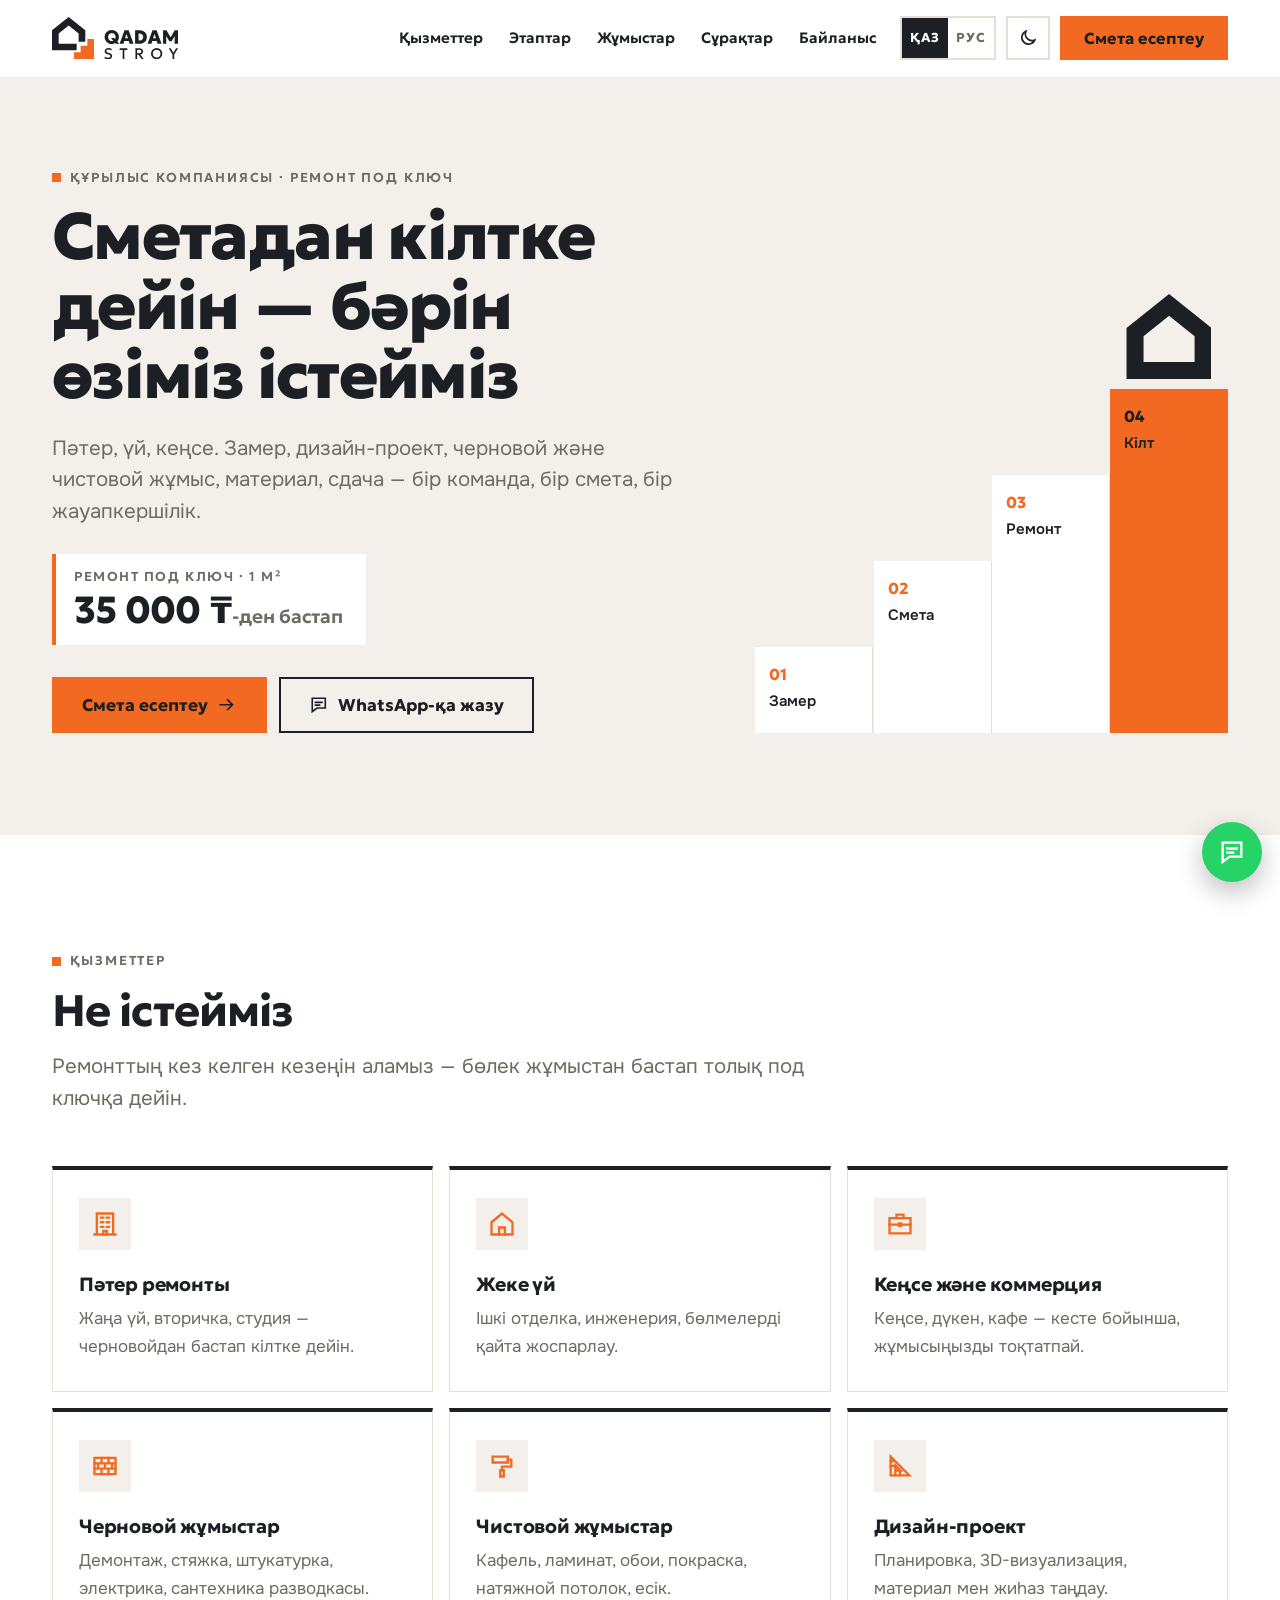
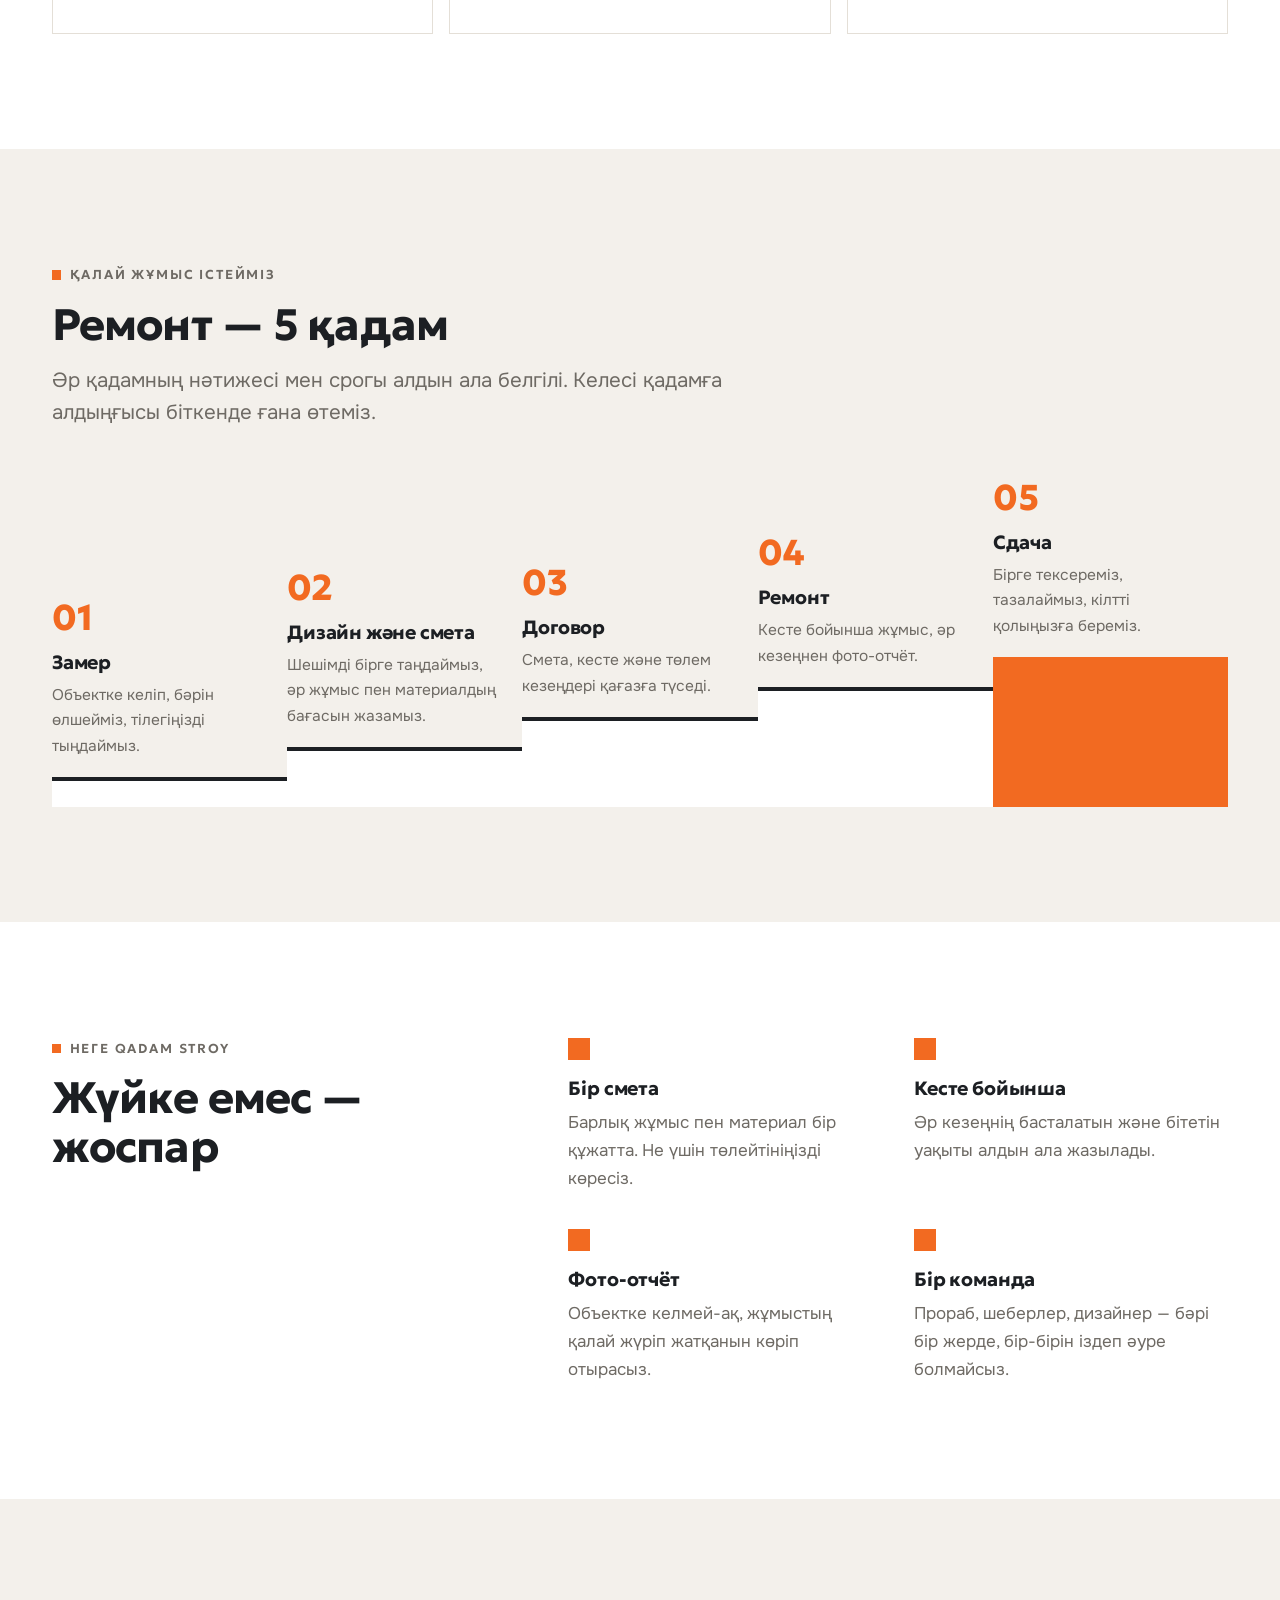
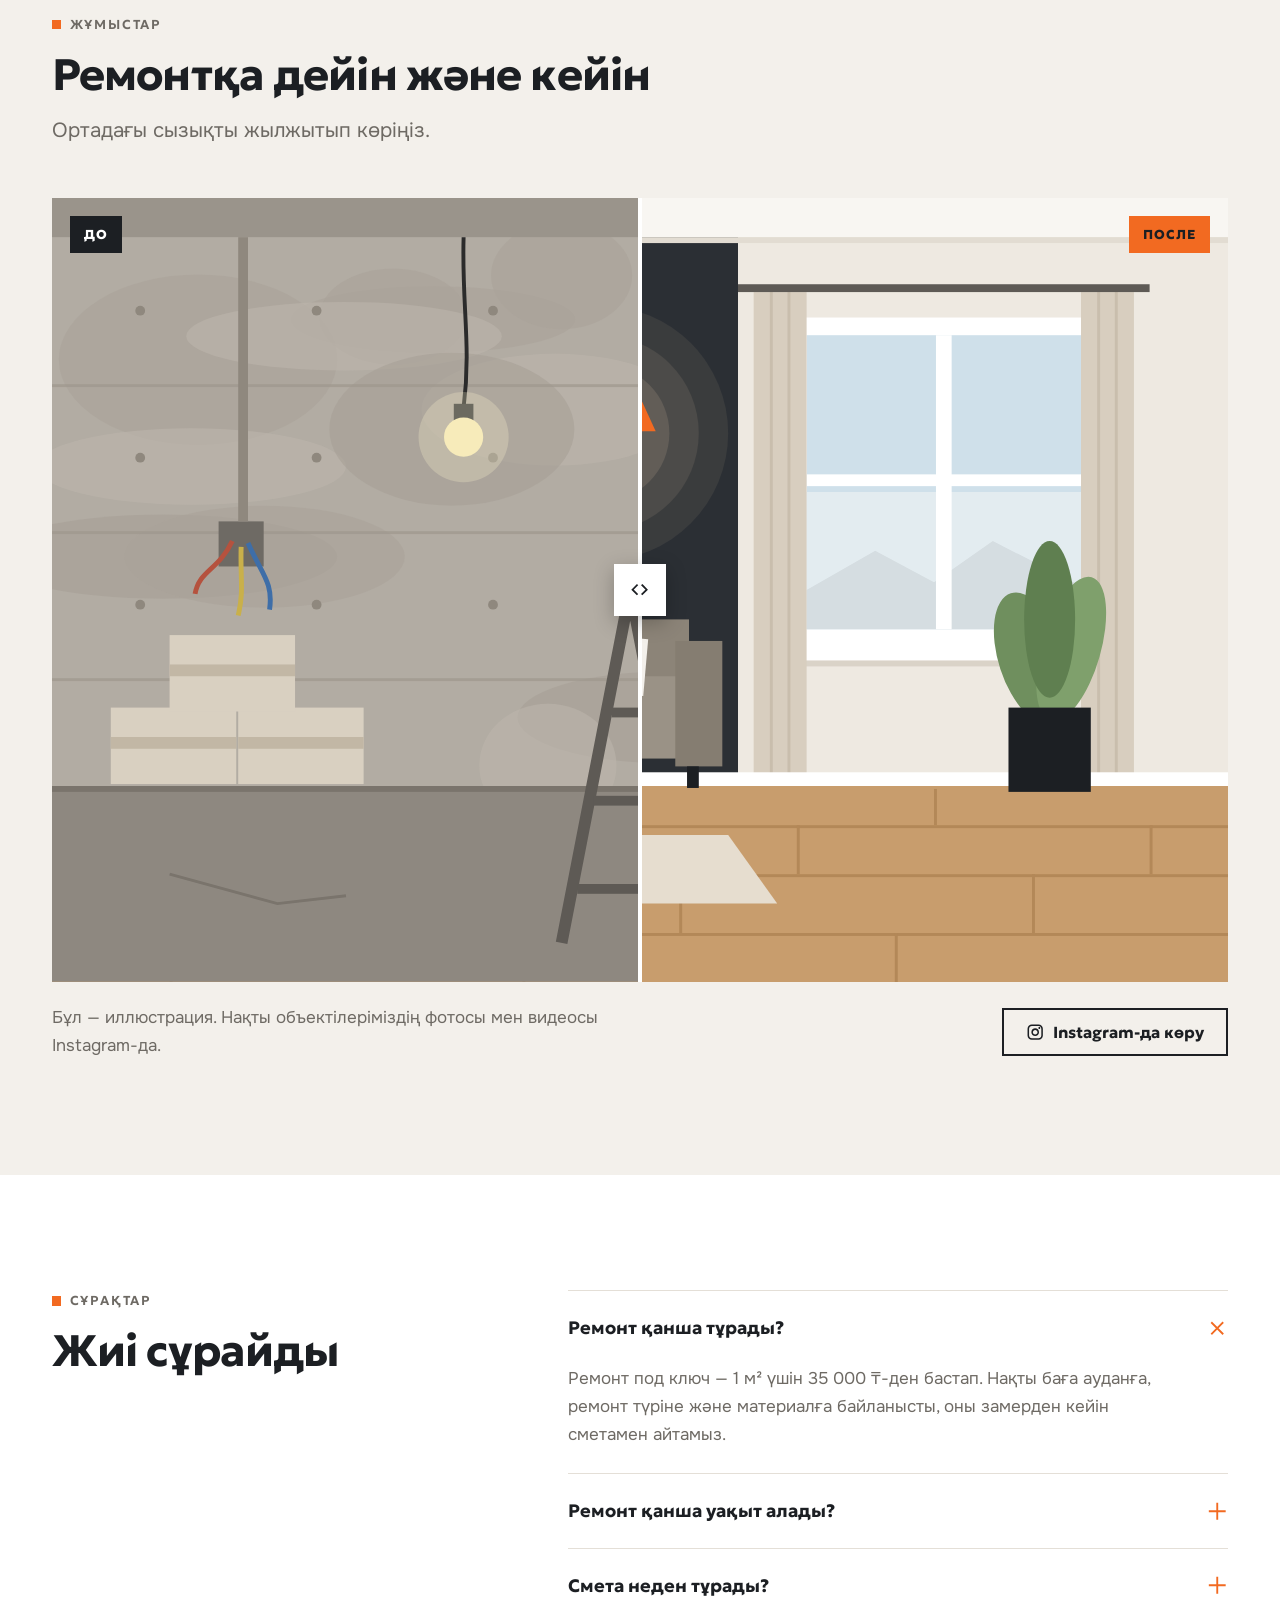
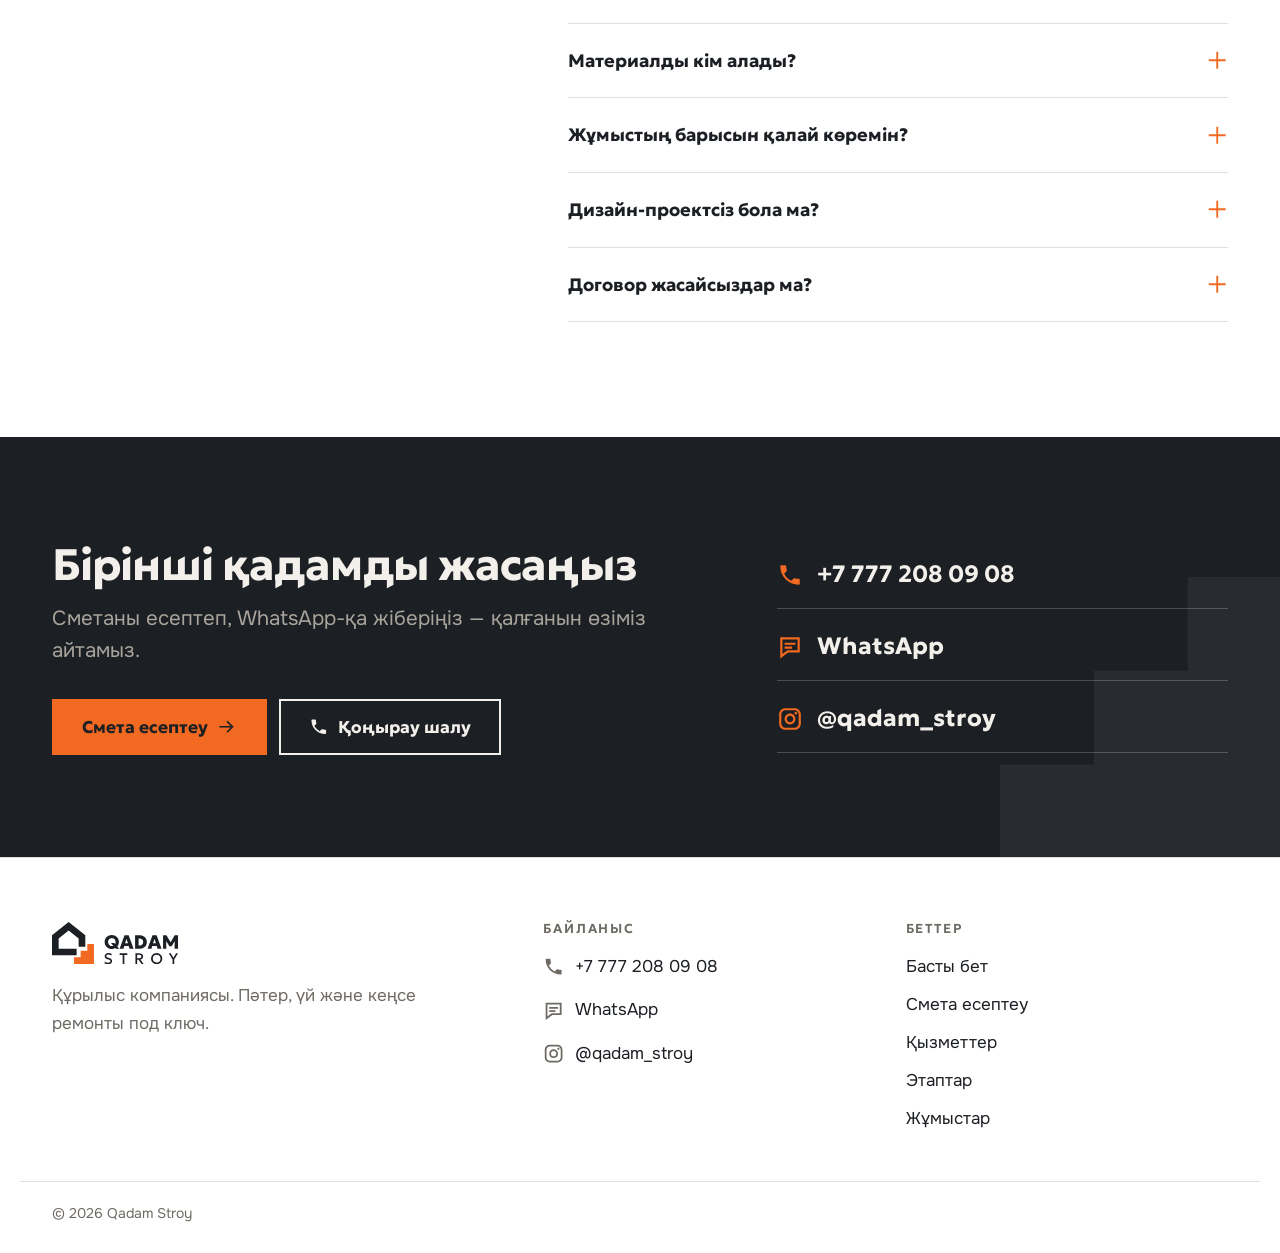
==== commit 144c664c: "Add price: ремонт под ключ от 35 000 ₸/м² (hero, FAQ, smeta estimate) Co-Authored-By: Claude Opus 5." ====
--- a/index.html
+++ b/index.html
@@ -4,7 +4,7 @@
 <meta charset="utf-8">
 <meta name="viewport" content="width=device-width, initial-scale=1, viewport-fit=cover">
 <title>Qadam Stroy — ремонт под ключ | Құрылыс компаниясы</title>
-<meta name="description" content="Пәтер, үй және кеңсе ремонты под ключ: замер, дизайн-проект, смета, черновой және чистовой жұмыс, сдача. Сметаны есептеп, WhatsApp-қа жазыңыз.">
+<meta name="description" content="Пәтер, үй және кеңсе ремонты под ключ — 1 м² үшін 35 000 ₸-ден бастап. Замер, дизайн-проект, смета, черновой және чистовой жұмыс, сдача.">
 <script>
   /* тақырыпты бет сызылмай тұрып қоямыз — жыпылықтамау үшін */
   (function () {
@@ -24,7 +24,7 @@
 <link rel="alternate" hreflang="ru" href="https://nuuurzat.github.io/qadam-stroy/ru/">
 <link rel="alternate" hreflang="x-default" href="https://nuuurzat.github.io/qadam-stroy/"><meta property="og:type" content="website">
 <meta property="og:title" content="Qadam Stroy — ремонт под ключ | Құрылыс компаниясы">
-<meta property="og:description" content="Пәтер, үй және кеңсе ремонты под ключ: замер, дизайн-проект, смета, черновой және чистовой жұмыс, сдача. Сметаны есептеп, WhatsApp-қа жазыңыз.">
+<meta property="og:description" content="Пәтер, үй және кеңсе ремонты под ключ — 1 м² үшін 35 000 ₸-ден бастап. Замер, дизайн-проект, смета, черновой және чистовой жұмыс, сдача.">
 <meta property="og:image" content="https://nuuurzat.github.io/qadam-stroy/assets/img/og-kk.png">
 <meta property="og:locale" content="kk_KZ">
 <link rel="icon" href="assets/favicon/favicon.svg" type="image/svg+xml">
@@ -32,8 +32,8 @@
 <link rel="apple-touch-icon" href="assets/favicon/apple-touch-icon.png">
 <link rel="preload" href="assets/fonts/Geologica.woff2" as="font" type="font/woff2" crossorigin>
 <link rel="preload" href="assets/fonts/Onest.woff2" as="font" type="font/woff2" crossorigin>
-<link rel="stylesheet" href="assets/css/site.css?v=72d59df1">
-<script type="application/ld+json">{"@context": "https://schema.org", "@type": "HomeAndConstructionBusiness", "name": "Qadam Stroy", "description": "Пәтер, үй және кеңсе ремонты под ключ: замер, дизайн-проект, смета, черновой және чистовой жұмыс, сдача. Сметаны есептеп, WhatsApp-қа жазыңыз.", "telephone": "+77772080908", "sameAs": ["https://www.instagram.com/qadam_stroy/"], "url": "https://nuuurzat.github.io/qadam-stroy/", "image": "https://nuuurzat.github.io/qadam-stroy/assets/img/og-kk.png"}</script>
+<link rel="stylesheet" href="assets/css/site.css?v=221b194b">
+<script type="application/ld+json">{"@context": "https://schema.org", "@type": "HomeAndConstructionBusiness", "name": "Qadam Stroy", "description": "Пәтер, үй және кеңсе ремонты под ключ — 1 м² үшін 35 000 ₸-ден бастап. Замер, дизайн-проект, смета, черновой және чистовой жұмыс, сдача.", "telephone": "+77772080908", "sameAs": ["https://www.instagram.com/qadam_stroy/"], "priceRange": "35 000 ₸/м²-ден", "url": "https://nuuurzat.github.io/qadam-stroy/", "image": "https://nuuurzat.github.io/qadam-stroy/assets/img/og-kk.png"}</script>
 </head>
 <body class="page-index">
 <svg xmlns="http://www.w3.org/2000/svg" style="display:none" aria-hidden="true"><symbol id="i-apartment" viewBox="0 0 24 24" fill="none" stroke="currentColor" stroke-width="2" stroke-linecap="square" stroke-linejoin="miter"><path d="M5 21V3h14v18M3 21h18"/><path d="M8.5 6.5h2M13.5 6.5h2M8.5 10.5h2M13.5 10.5h2M8.5 14.5h2M13.5 14.5h2M10.5 21v-3h3v3"/></symbol><symbol id="i-house" viewBox="0 0 24 24" fill="none" stroke="currentColor" stroke-width="2" stroke-linecap="square" stroke-linejoin="miter"><path d="M3 10.5 12 3l9 7.5V21H3z"/><path d="M9.5 21v-6h5v6"/></symbol><symbol id="i-office" viewBox="0 0 24 24" fill="none" stroke="currentColor" stroke-width="2" stroke-linecap="square" stroke-linejoin="miter"><path d="M3 7h18v13H3z"/><path d="M9 7V4h6v3M3 12.5h18"/><path d="M11 11.5h2v2h-2z"/></symbol><symbol id="i-shop" viewBox="0 0 24 24" fill="none" stroke="currentColor" stroke-width="2" stroke-linecap="square" stroke-linejoin="miter"><path d="M3.5 9 5.5 4h13l2 5"/><path d="M3 9h18v2.5a3 3 0 0 1-6 0 3 3 0 0 1-6 0 3 3 0 0 1-6 0z"/><path d="M5 14v7h14v-7M10 21v-5h4v5"/></symbol><symbol id="i-wall" viewBox="0 0 24 24" fill="none" stroke="currentColor" stroke-width="2" stroke-linecap="square" stroke-linejoin="miter"><path d="M3 5h18v14H3z"/><path d="M3 9.7h18M3 14.3h18M9 5v4.7M15 5v4.7M6 9.7v4.6M12 9.7v4.6M18 9.7v4.6M9 14.3V19M15 14.3V19"/></symbol><symbol id="i-roller" viewBox="0 0 24 24" fill="none" stroke="currentColor" stroke-width="2" stroke-linecap="square" stroke-linejoin="miter"><path d="M4 4h13v5H4z"/><path d="M17 6.5h3v6h-8v3"/><path d="M10.5 15.5h3V21h-3z"/></symbol><symbol id="i-ruler" viewBox="0 0 24 24" fill="none" stroke="currentColor" stroke-width="2" stroke-linecap="square" stroke-linejoin="miter"><path d="M4 20V4l16 16z"/><path d="M8 16v-4.5l4.5 4.5zM4 8h2M4 12h2M8 20v-2M12 20v-2"/></symbol><symbol id="i-sun" viewBox="0 0 24 24" fill="none" stroke="currentColor" stroke-width="2" stroke-linecap="square" stroke-linejoin="miter"><circle cx="12" cy="12" r="4"/><path d="M12 2v2.5M12 19.5V22M2 12h2.5M19.5 12H22M4.9 4.9l1.8 1.8M17.3 17.3l1.8 1.8M4.9 19.1l1.8-1.8M17.3 6.7l1.8-1.8"/></symbol><symbol id="i-moon" viewBox="0 0 24 24" fill="none" stroke="currentColor" stroke-width="2" stroke-linecap="square" stroke-linejoin="miter"><path d="M20 14.5A8 8 0 0 1 9.5 4a8 8 0 1 0 10.5 10.5z"/></symbol><symbol id="i-menu" viewBox="0 0 24 24" fill="none" stroke="currentColor" stroke-width="2" stroke-linecap="square" stroke-linejoin="miter"><path d="M3 6h18M3 12h18M3 18h18"/></symbol><symbol id="i-close" viewBox="0 0 24 24" fill="none" stroke="currentColor" stroke-width="2" stroke-linecap="square" stroke-linejoin="miter"><path d="M5 5l14 14M19 5 5 19"/></symbol><symbol id="i-arrow" viewBox="0 0 24 24" fill="none" stroke="currentColor" stroke-width="2" stroke-linecap="square" stroke-linejoin="miter"><path d="M4 12h15M13 6l6 6-6 6"/></symbol><symbol id="i-arrow-left" viewBox="0 0 24 24" fill="none" stroke="currentColor" stroke-width="2" stroke-linecap="square" stroke-linejoin="miter"><path d="M20 12H5M11 6l-6 6 6 6"/></symbol><symbol id="i-check" viewBox="0 0 24 24" fill="none" stroke="currentColor" stroke-width="2" stroke-linecap="square" stroke-linejoin="miter"><path d="M4 12.5 9.5 18 20 6.5"/></symbol><symbol id="i-chat" viewBox="0 0 24 24" fill="none" stroke="currentColor" stroke-width="2" stroke-linecap="square" stroke-linejoin="miter"><path d="M4 4h16v12H10l-6 4.5z"/><path d="M8 9h8M8 12.5h5"/></symbol><symbol id="i-plus" viewBox="0 0 24 24" fill="none" stroke="currentColor" stroke-width="2" stroke-linecap="square" stroke-linejoin="miter"><path d="M12 4v16M4 12h16"/></symbol><symbol id="i-drag" viewBox="0 0 24 24" fill="none" stroke="currentColor" stroke-width="2" stroke-linecap="square" stroke-linejoin="miter"><path d="M9 7 4 12l5 5M15 7l5 5-5 5"/></symbol><symbol id="i-phone" viewBox="0 0 24 24"><path fill="currentColor" d="M6.6200 10.7900C8.0600 13.6200 10.3800 15.9300 13.2100 17.3800L15.4100 15.1800C15.6800 14.9100 16.0800 14.8200 16.4300 14.9400C17.5500 15.3100 18.7600 15.5100 20.0000 15.5100C20.5500 15.5100 21.0000 15.9600 21.0000 16.5100L21.0000 20.0000C21.0000 20.5500 20.5500 21.0000 20.0000 21.0000C10.6100 21.0000 3.0000 13.3900 3.0000 4.0000C3.0000 3.4500 3.4500 3.0000 4.0000 3.0000L7.5000 3.0000C8.0500 3.0000 8.5000 3.4500 8.5000 4.0000C8.5000 5.2500 8.7000 6.4500 9.0700 7.5700C9.1800 7.9200 9.1000 8.3100 8.8200 8.5900L6.6200 10.7900Z"/></symbol><symbol id="i-instagram" viewBox="0 0 24 24"><path fill="currentColor" d="M7.6000 2.0000L16.4000 2.0000C19.4929 2.0000 22.0000 4.5071 22.0000 7.6000L22.0000 16.4000C22.0000 19.4929 19.4929 22.0000 16.4000 22.0000L7.6000 22.0000C4.5071 22.0000 2.0000 19.4929 2.0000 16.4000L2.0000 7.6000C2.0000 4.5071 4.5071 2.0000 7.6000 2.0000ZM7.7000 4.0000C5.6565 4.0000 4.0000 5.6565 4.0000 7.7000L4.0000 16.3000C4.0000 18.3435 5.6565 20.0000 7.7000 20.0000L16.3000 20.0000C18.3435 20.0000 20.0000 18.3435 20.0000 16.3000L20.0000 7.7000C20.0000 5.6565 18.3435 4.0000 16.3000 4.0000L7.7000 4.0000ZM17.0000 12.0000C17.0000 14.7615 14.7615 17.0000 12.0000 17.0000C9.2385 17.0000 7.0000 14.7615 7.0000 12.0000C7.0000 9.2385 9.2385 7.0000 12.0000 7.0000C14.7615 7.0000 17.0000 9.2385 17.0000 12.0000ZM15.0000 12.0000C15.0000 10.3431 13.6569 9.0000 12.0000 9.0000C10.3431 9.0000 9.0000 10.3431 9.0000 12.0000C9.0000 13.6569 10.3431 15.0000 12.0000 15.0000C13.6569 15.0000 15.0000 13.6569 15.0000 12.0000ZM18.6500 6.6000C18.6500 7.2904 18.0904 7.8500 17.4000 7.8500C16.7096 7.8500 16.1500 7.2904 16.1500 6.6000C16.1500 5.9096 16.7096 5.3500 17.4000 5.3500C18.0904 5.3500 18.6500 5.9096 18.6500 6.6000Z"/></symbol></svg>
@@ -74,6 +74,8 @@
       <p class="eyebrow">Құрылыс компаниясы · ремонт под ключ</p>
       <h1>Сметадан кілтке дейін — бәрін өзіміз істейміз</h1>
       <p class="lead">Пәтер, үй, кеңсе. Замер, дизайн-проект, черновой және чистовой жұмыс, материал, сдача — бір команда, бір смета, бір жауапкершілік.</p>
+      <p class="price"><span class="price-l">Ремонт под ключ · 1 м²</span>
+        <span class="price-v">35 000 ₸<small>-ден бастап</small></span></p>
       <div class="actions">
         <a class="btn btn-primary btn-lg" href="smeta.html">Смета есептеу<svg class="i"><use href="#i-arrow"/></svg></a>
         <a class="btn btn-ghost btn-lg" href="https://wa.me/77772080908" target="_blank" rel="noopener"><svg class="i"><use href="#i-chat"/></svg>WhatsApp-қа жазу</a>
@@ -230,6 +232,10 @@
     </div>
     <div class="faq">
       <details class="rv" open>
+        <summary><span>Ремонт қанша тұрады?</span><svg class="i"><use href="#i-plus"/></svg></summary>
+        <p>Ремонт под ключ — 1 м² үшін 35 000 ₸-ден бастап. Нақты баға ауданға, ремонт түріне және материалға байланысты, оны замерден кейін сметамен айтамыз.</p>
+      </details>
+      <details class="rv">
         <summary><span>Ремонт қанша уақыт алады?</span><svg class="i"><use href="#i-plus"/></svg></summary>
         <p>Ауданы мен ремонт түріне байланысты. Замерден кейін нақты кесте береміз — әр кезеңнің срогымен.</p>
       </details>
@@ -305,6 +311,6 @@
 <a class="wa-float" href="https://wa.me/77772080908" target="_blank" rel="noopener" aria-label="WhatsApp-қа жазу">
   <svg class="i"><use href="#i-chat"/></svg>
 </a>
-<script src="assets/js/site.js?v=72d59df1" defer></script>
+<script src="assets/js/site.js?v=221b194b" defer></script>
 </body>
 </html>
--- a/assets/css/site.css
+++ b/assets/css/site.css
@@ -125,6 +125,16 @@
 .hero { background: var(--bg-alt); padding: clamp(48px, 7vw, 96px) 0 clamp(56px, 8vw, 104px); overflow: hidden; }
 .hero-grid { display: grid; grid-template-columns: 1.15fr .85fr; gap: clamp(32px, 5vw, 72px); align-items: end; }
 .hero h1 { margin-bottom: 22px; }
+.price, .q-est { display: inline-flex; flex-direction: column; gap: 2px; margin: 26px 0 0; padding: 12px 20px 14px 18px;
+  border-left: 4px solid var(--accent); background: var(--surface); }
+.price-l { font-family: "Geologica", sans-serif; font-variation-settings: "SHRP" 100; font-size: .8125rem; font-weight: 600;
+  letter-spacing: .12em; text-transform: uppercase; color: var(--muted); }
+.price-v { font-family: "Geologica", sans-serif; font-variation-settings: "SHRP" 100; font-weight: 800; line-height: 1.1;
+  font-size: clamp(1.75rem, 1.4rem + 1.2vw, 2.4rem); letter-spacing: -.02em; color: var(--text); }
+.price-v small { font-size: .5em; font-weight: 600; letter-spacing: 0; color: var(--muted); }
+.price-v small:first-child { margin-right: .15em; }
+.q-est { display: flex; margin: 18px 0 0; background: var(--bg-alt); }
+.q-est-note { font-size: .875rem; color: var(--muted); margin-top: 4px; }
 .stairs {
   position: relative; height: clamp(300px, 32vw, 430px); display: grid; grid-template-columns: repeat(4, 1fr);
   align-items: end; gap: 0;
